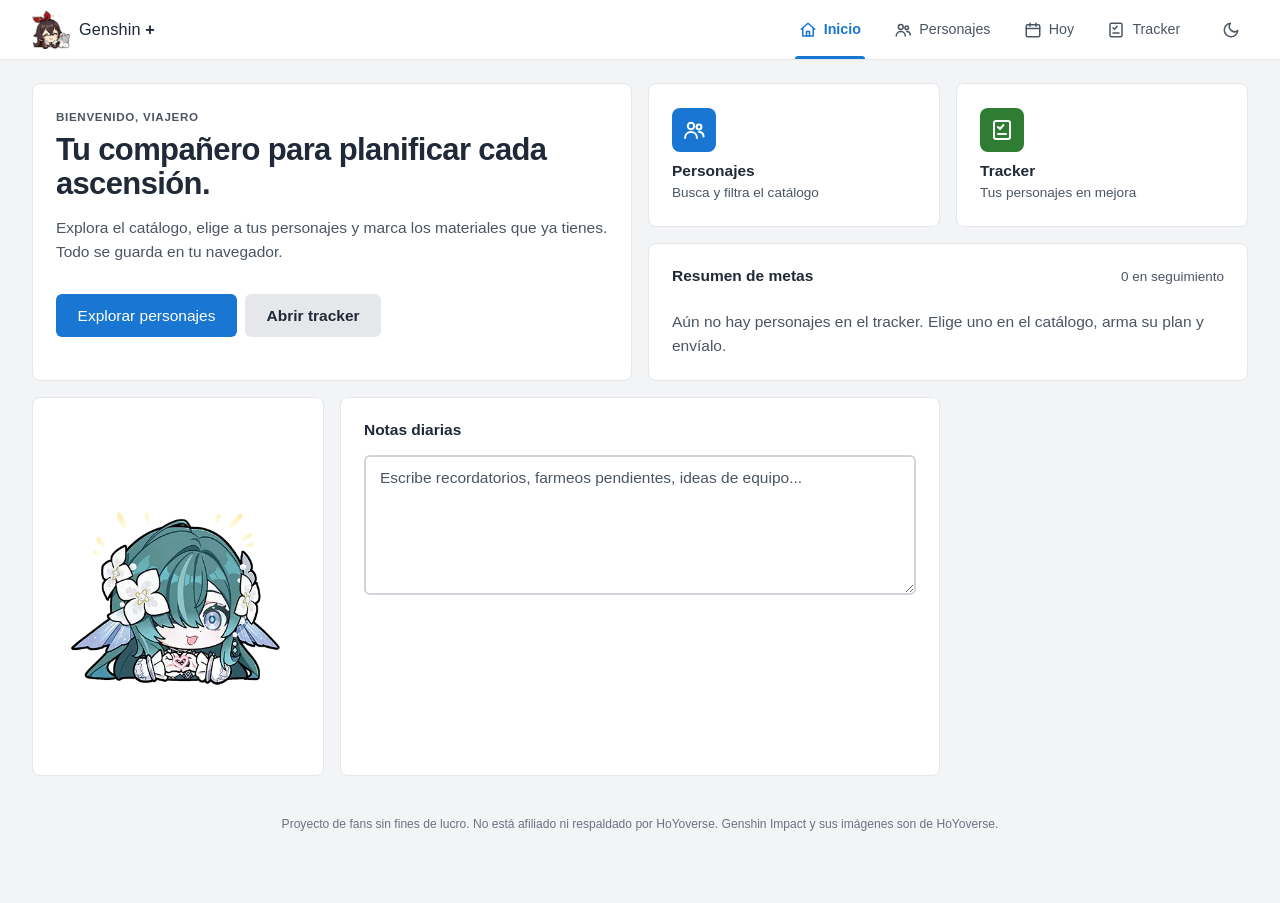
==== index.html @ 5b2f22e8 "Add files via upload" ====
<!DOCTYPE html>
<html lang="es">
<head>
  <meta charset="UTF-8">
  <link rel="icon" type="image/png" href="includes/images/a2.png">
  <meta name="robots" content="noindex, nofollow">
  <meta name="viewport" content="width=device-width, initial-scale=1">
  <title>Genshin +</title>
  <link href="https://cdn.jsdelivr.net/npm/bootstrap@5.3.3/dist/css/bootstrap.min.css" rel="stylesheet">
  <link href="includes/styles.css" rel="stylesheet">
  <script src="includes/api.js"></script>
  <script src="includes/scripts.js"></script>
  <script src="includes/plan.js"></script>
</head>
<body data-page="index">
  <nav class="navbar navbar-expand-sm mb-4">
    <div class="container">
      <a class="navbar-brand fw-bold" href="index.html">
        <svg width="30" height="30" viewBox="0 0 24 24" aria-hidden="true"><path fill="currentColor" d="M12 2l2.6 6.4L21 11l-6.4 2.6L12 20l-2.6-6.4L3 11l6.4-2.6z"/></svg>
        Genshin +
      </a>
      <div class="navbar-nav flex-row gap-1">
        <a class="nav-link" href="index.html">Inicio</a>
        <a class="nav-link" href="personajes.html">Personajes</a>
        <a class="nav-link" href="tracker.html">Tracker</a>
      </div>
    </div>
  </nav>

  <main class="container">
    <div class="bento-grid sheet">

      <section class="tile tile--feature">
        <div>
          <p class="tile-eyebrow mb-2">Bienvenido, Viajero</p>
          <h1 class="display-title mb-3">Tu compañero para planificar cada ascensión.</h1>
          <p class="muted mb-0">Explora el catálogo, elige a tus personajes y marca los materiales que ya tienes. Todo se guarda en tu navegador.</p>
        </div>
        <div class="d-flex gap-2 flex-wrap mt-4">
          <a class="btn-apple text-decoration-none" href="personajes.html">Explorar personajes</a>
          <a class="btn-ghost text-decoration-none" href="tracker.html">Abrir tracker</a>
        </div>
      </section>

      <a class="tile tile--blue" href="personajes.html">
        <span class="quick-ico" aria-hidden="true"><svg viewBox="0 0 24 24" width="24" height="24" fill="none" stroke="currentColor" stroke-width="2" stroke-linecap="round" stroke-linejoin="round"><circle cx="9" cy="8" r="3.2"/><path d="M3 20c0-3.6 2.7-6 6-6s6 2.4 6 6"/><circle cx="17" cy="9" r="2.4"/><path d="M17 14c2.6 0 4.5 1.8 4.5 4.6"/></svg></span>
        <div><div class="tile-title">Personajes</div><div class="muted small">Busca y filtra el catálogo</div></div>
      </a>

      <a class="tile" href="tracker.html">
        <span class="quick-ico" aria-hidden="true"><svg viewBox="0 0 24 24" width="24" height="24" fill="none" stroke="currentColor" stroke-width="2" stroke-linecap="round" stroke-linejoin="round"><rect x="4" y="3" width="16" height="18" rx="2"/><path d="M8 9l2 2 3.5-4"/><path d="M8 16h8"/></svg></span>
        <div><div class="tile-title">Tracker</div><div class="muted small">Tus personajes en mejora</div></div>
      </a>

      <section class="tile tile--wide" aria-labelledby="goals-title">
        <div class="d-flex justify-content-between align-items-baseline">
          <h2 class="tile-title mb-0" id="goals-title">Resumen de metas</h2>
          <span class="muted small"><span id="goals-count">0</span> en seguimiento</span>
        </div>
        <div id="goals-list" class="mt-3"></div>
      </section>

      <section class="tile img-slot-tile" aria-label="Imagen">
        <div class="slideshow" id="slideshow" role="img" aria-label="Galería de emojis"></div>
      </section>

      <section class="tile tile--wide" aria-labelledby="notes-title">
        <h2 class="tile-title" id="notes-title">Notas diarias</h2>
        <textarea id="daily-notes" aria-labelledby="notes-title" class="form-control" placeholder="Escribe recordatorios, farmeos pendientes, ideas de equipo..."></textarea>
      </section>

    </div>
  </main>
  <script src="includes/slides.js"></script>
</body>
</html>
---- includes/styles.css ----
:root {
  --ink: #111827;
  --ink-soft: #374151;
  --blue-dark: #1565C0;
  --green-dark: #1B5E20;
  --glass: rgba(255, 255, 255, 0.52);
  --glass-strong: rgba(255, 255, 255, 0.72);
  --glass-line: rgba(255, 255, 255, 0.75);
  --glass-shadow: 0 8px 30px rgba(49, 46, 129, 0.14);
  --glass-hi: inset 0 1px 0 rgba(255, 255, 255, 0.9), inset 0 -1px 0 rgba(255, 255, 255, 0.25);
  --blur: blur(24px) saturate(1.7);
  --el: #6B7280;
  --el-dark: #374151;
}
* { box-sizing: border-box; }

body {
  min-height: 100vh;
  color: var(--ink);
  font-family: -apple-system, BlinkMacSystemFont, "SF Pro Display", "Segoe UI", Roboto, "Helvetica Neue", Arial, sans-serif;
  padding-bottom: 3rem;
  background-color: #E0E7FF;
  background-image:
    radial-gradient(55% 45% at 8% 8%, #A5B4FC 0%, transparent 70%),
    radial-gradient(45% 40% at 92% 12%, #F9A8D4 0%, transparent 70%),
    radial-gradient(55% 45% at 75% 95%, #7DD3FC 0%, transparent 70%),
    radial-gradient(45% 40% at 4% 92%, #FDE68A 0%, transparent 70%);
  background-attachment: fixed;
}
h1, h2, h3 { font-weight: 700; color: inherit; }
a { color: var(--blue-dark); }
:focus-visible { outline: 3px solid var(--ink); outline-offset: 2px; }

.muted { color: var(--ink-soft); }
.tile-title { font-size: 1.15rem; font-weight: 700; }
.tile-eyebrow { font-size: 0.75rem; font-weight: 700; text-transform: uppercase; letter-spacing: 0.06em; color: var(--ink-soft); }
.display-title { font-size: clamp(1.9rem, 4vw, 2.7rem); font-weight: 800; line-height: 1.1; letter-spacing: -0.02em; }
.text-danger { color: #B3261E !important; }
.tile-note { color: inherit; margin: 0; }

.navbar {
  position: sticky; top: 0; z-index: 20;
  background: var(--glass) !important; -webkit-backdrop-filter: var(--blur); backdrop-filter: var(--blur);
  border-bottom: 1px solid var(--glass-line); box-shadow: var(--glass-hi);
}
.navbar-brand { color: var(--ink) !important; }
.navbar-brand img { height: 30px; width: auto; object-fit: contain; }
.navbar .nav-link { color: var(--ink-soft); font-weight: 600; border-radius: 999px; padding: 0.4rem 1rem; transition: background-color 150ms ease; }
.navbar .nav-link:hover { background: rgba(255, 255, 255, 0.6); color: var(--ink); }
.navbar .nav-link.active { background: var(--blue-dark); color: #fff; }

.bento-grid { display: grid; grid-template-columns: repeat(4, 1fr); grid-auto-rows: minmax(130px, auto); gap: 1rem; }
.tile, .char-card {
  background: var(--glass); color: var(--ink);
  -webkit-backdrop-filter: var(--blur); backdrop-filter: var(--blur);
  border: 1px solid var(--glass-line); border-radius: 1.75rem;
  box-shadow: var(--glass-hi), var(--glass-shadow);
}
.tile {
  display: flex; flex-direction: column; justify-content: flex-start; gap: 0.9rem; padding: 1.5rem;
  transition: background-color 200ms ease, transform 200ms ease;
}
.tile--wide { grid-column: span 2; }
.tile--feature { grid-column: span 2; grid-row: span 2; padding: 2rem; }
a.tile { text-decoration: none; cursor: pointer; }
a.tile:hover, .char-card:hover { background: var(--glass-strong); transform: translateY(-2px); }
.tile .tile-title + .muted, .tile > .tile-eyebrow { margin: 0; }

.tile--coral { background: rgba(255, 138, 101, 0.42); }
.tile--blue { background: rgba(100, 181, 246, 0.42); }
.tile--dark { background: rgba(206, 147, 216, 0.45); }
.tile--send { background: rgba(129, 199, 132, 0.5); }
.tile--amber { background: rgba(255, 213, 79, 0.55); }
a.tile--blue:hover { background: rgba(100, 181, 246, 0.6); }

.btn-apple, .btn-light-pill {
  display: inline-block; padding: 0.65rem 1.4rem; border: 1px solid rgba(255, 255, 255, 0.55); border-radius: 999px;
  background: var(--blue-dark); color: #fff; font-weight: 600; text-decoration: none; cursor: pointer;
  box-shadow: inset 0 1px 0 rgba(255, 255, 255, 0.35); transition: background-color 150ms ease;
}
.btn-apple:hover, .btn-light-pill:hover { background: #0D47A1; color: #fff; }
.btn-ghost {
  display: inline-block; padding: 0.65rem 1.4rem; border-radius: 999px; font-weight: 600; text-decoration: none; cursor: pointer;
  background: rgba(255, 255, 255, 0.6); color: var(--ink); border: 1px solid var(--glass-line); transition: background-color 150ms ease;
}
.btn-ghost:hover { background: rgba(255, 255, 255, 0.9); color: var(--ink); }
.btn-outline-pill {
  padding: 0.65rem 1.4rem; border-radius: 999px; font-weight: 600; cursor: pointer;
  background: rgba(255, 255, 255, 0.6); color: var(--ink); border: 1px solid var(--glass-line);
}
.btn-outline-pill:hover { background: rgba(255, 255, 255, 0.9); }
.btn-light-pill { background: var(--green-dark); }

.form-control, .form-select {
  background-color: rgba(255, 255, 255, 0.75); color: var(--ink); border: 1px solid var(--glass-line);
  border-radius: 1rem; padding: 0.55rem 0.9rem; box-shadow: inset 0 1px 2px rgba(31, 41, 55, 0.08);
}
.form-control:focus, .form-select:focus { background-color: #fff; border-color: var(--blue-dark); box-shadow: none; outline: 3px solid var(--ink); outline-offset: 1px; }
.form-control::placeholder { color: #4B5563; opacity: 1; }
textarea.form-control { resize: vertical; min-height: 140px; }
.field { display: block; }
.field-label { display: block; font-size: 0.8rem; font-weight: 600; color: var(--ink-soft); margin-bottom: 0.2rem; }
.check-row { display: flex; align-items: center; gap: 0.6rem; padding: 0.35rem 0; }
.check-row input { width: 1.15rem; height: 1.15rem; accent-color: var(--green-dark); }

.chip-group { display: flex; flex-wrap: wrap; gap: 0.4rem; }
.chip {
  border: 1px solid var(--glass-line); background: rgba(255, 255, 255, 0.6); color: var(--ink); border-radius: 999px;
  padding: 0.35rem 1rem; font-size: 0.9rem; font-weight: 600; transition: background-color 150ms ease;
}
.chip:hover { background: rgba(255, 255, 255, 0.95); }
.chip[aria-pressed="true"] { background: var(--blue-dark); border-color: rgba(255, 255, 255, 0.6); color: #fff; }
.badge-soft { display: inline-block; font-size: 0.75rem; font-weight: 600; padding: 0.2rem 0.65rem; border-radius: 999px; background: rgba(255, 255, 255, 0.65); color: var(--ink); }
.badge-stars { background: rgba(255, 213, 79, 0.75); }
.badge-ok { background: rgba(129, 199, 132, 0.8); }

.el-Pyro { --el-dark: #BF360C; } .el-Hydro { --el-dark: #0D47A1; } .el-Electro { --el-dark: #7B1FA2; }
.el-Cryo { --el-dark: #00606E; } .el-Anemo { --el-dark: #1B5E20; } .el-Geo { --el-dark: #6D4C00; } .el-Dendro { --el-dark: #33691E; }
.el-text { color: var(--el-dark); font-weight: 700; font-size: 0.8rem; }

.progress { height: 0.75rem; border-radius: 999px; background: rgba(255, 255, 255, 0.55); box-shadow: inset 0 1px 2px rgba(31, 41, 55, 0.12); }
.progress-bar { background: var(--green-dark); border-radius: 999px; transition: width 200ms ease; }

.bento-catalog { display: grid; grid-template-columns: repeat(auto-fill, minmax(220px, 1fr)); gap: 1rem; }
.char-card { display: flex; flex-direction: column; align-items: center; text-align: center; padding: 1.25rem; text-decoration: none; transition: background-color 200ms ease, transform 200ms ease; }
.char-card:hover { color: var(--ink); }
.char-img-slot { width: 100px; height: 100px; object-fit: cover; border-radius: 50%; margin-bottom: 1rem; background: rgba(255, 255, 255, 0.7); border: 3px solid rgba(255, 255, 255, 0.9); }
.empty-state { text-align: center; color: var(--ink-soft); padding: 3rem 1rem; grid-column: 1 / -1; }
.img-slot { width: 100%; height: 100%; max-height: 160px; object-fit: contain; }
.img-slot-icon { width: 48px; height: 48px; object-fit: contain; }
.goal-row { display: flex; align-items: center; gap: 0.75rem; text-decoration: none; color: var(--ink); padding: 0.4rem 0; }
.goal-row:hover { color: var(--blue-dark); }
.goal-row .goal-img { width: 36px; height: 36px; border-radius: 50%; object-fit: cover; background: rgba(255, 255, 255, 0.7); flex: none; }
.goal-row .progress { flex: 1; }

.char-top { display: flex; align-items: center; gap: 1.25rem; }
.plan-portrait { flex: none; width: 120px; height: 120px; border-radius: 50%; overflow: hidden; background: rgba(255, 255, 255, 0.7); border: 3px solid rgba(255, 255, 255, 0.95); box-shadow: 0 6px 20px rgba(49, 46, 129, 0.18); }
.plan-img { width: 100%; height: 100%; object-fit: cover; display: block; }
.char-info { display: flex; flex-direction: column; gap: 0.3rem; min-width: 0; }
.char-info .tile-eyebrow { color: var(--el-dark); }
.hero-stars { font-size: 1.05rem; font-weight: 700; }
.level-box { background: rgba(255, 255, 255, 0.5); border: 1px solid var(--glass-line); border-radius: 1.25rem; padding: 1rem; }

.talent-row { display: flex; align-items: center; gap: 0.75rem; padding: 0.6rem 0; border-top: 1px solid rgba(255, 255, 255, 0.7); }
.talent-row:first-child { border-top: 0; }
.talent-row .t-on { width: 1.25rem; height: 1.25rem; accent-color: var(--green-dark); flex: none; }
.key-badge { flex: none; min-width: 2.2rem; text-align: center; padding: 0.15rem 0.5rem; border-radius: 999px; background: var(--ink); color: #fff; font-weight: 700; font-size: 0.8rem; }
.talent-icon-wrap { display: inline-flex; cursor: pointer; flex: none; }
.talent-icon { width: 48px; height: 48px; object-fit: contain; background: #374151; border-radius: 14px; padding: 4px; }
.talent-name { flex: 1 1 auto; min-width: 0; }
.talent-lv { display: flex; align-items: center; gap: 0.4rem; flex: none; }
.talent-lv .form-select { width: 4.8rem; }
.talent-row.off .talent-icon { opacity: 0.55; }

.mora-list { display: grid; grid-template-columns: 1fr auto; gap: 0.2rem 0.75rem; font-size: 0.9rem; margin: 0; }
.mora-list dt { font-weight: 500; }
.mora-list dd { text-align: right; font-weight: 700; margin: 0; }
.mora-list .mora-total { border-top: 1px solid rgba(17, 24, 39, 0.5); padding-top: 0.25rem; font-weight: 800; }
.xp-count { font-size: 2.4rem; font-weight: 800; line-height: 1; }
.send-pct { font-size: 2.6rem; font-weight: 800; line-height: 1; }
.tile-toggle {
  align-self: flex-start; border: 1px solid var(--glass-line); background: rgba(255, 255, 255, 0.65); color: var(--ink);
  border-radius: 999px; padding: 0.4rem 1rem; font-weight: 700; font-size: 0.85rem; transition: background-color 150ms ease;
}
.tile-toggle:hover { background: rgba(255, 255, 255, 0.95); }
.tile-toggle.is-done { background: rgba(76, 175, 80, 0.85); }

.materials-grid {
  display: grid; grid-template-columns: repeat(auto-fit, minmax(112px, 1fr)); grid-auto-rows: minmax(118px, 1fr);
  gap: 0.6rem; flex: 1 1 auto; align-content: stretch;
}
.materials-grid.single { grid-template-columns: 1fr; }
.materials-grid > .tile-note { grid-column: 1 / -1; align-self: center; }
.mat-card {
  position: relative; display: flex; flex-direction: column; align-items: center; justify-content: center; gap: 0.2rem;
  width: 100%; height: 100%; padding: 0.6rem 0.4rem; font: inherit; color: var(--ink); text-align: center; cursor: pointer;
  background: rgba(255, 255, 255, 0.62); border: 1px solid var(--glass-line); border-radius: 1.25rem;
  box-shadow: var(--glass-hi); transition: background-color 150ms ease, transform 150ms ease;
}
.mat-card:hover { background: rgba(255, 255, 255, 0.92); transform: translateY(-2px); }
.mat-card img { width: 56px; height: 56px; object-fit: contain; }
.mat-card .count { font-weight: 800; font-size: 1rem; color: var(--ink); }
.mat-card .name { font-size: 0.74rem; line-height: 1.2; color: var(--ink-soft); }
.mat-card .tick {
  position: absolute; top: 6px; right: 6px; width: 22px; height: 22px; border-radius: 50%;
  background: var(--green-dark); color: #fff; font-size: 0.8rem; font-weight: 700; line-height: 22px; opacity: 0;
}
.mat-card.is-done { background: rgba(76, 175, 80, 0.72); }
.mat-card.is-done:hover { background: rgba(76, 175, 80, 0.85); }
.mat-card.is-done .tick { opacity: 1; }
.mat-card.is-done .name, .mat-card.is-done .count { color: var(--ink); }

.boss-info:empty { display: none; }
.boss-box { display: flex; align-items: center; gap: 0.75rem; padding: 0.5rem; background: rgba(255, 255, 255, 0.55); border: 1px solid var(--glass-line); border-radius: 1.25rem; }
.boss-img { width: 72px; height: 72px; object-fit: cover; border-radius: 1rem; background: rgba(255, 255, 255, 0.8); flex: none; }

.weapon-chips .chip { display: inline-flex; align-items: center; gap: 0.4rem; }
.weapon-chips .chip img { width: 28px; height: 28px; object-fit: contain; }
.weapon-img { width: 64px; height: 64px; object-fit: contain; background: rgba(255, 255, 255, 0.7); border-radius: 1rem; }
.level-grid, .weapon-levels { display: grid; grid-template-columns: 1fr 1fr; gap: 0.75rem; }

.track-list { display: grid; gap: 1rem; grid-template-columns: repeat(auto-fill, minmax(320px, 1fr)); }
.track-card { gap: 0.9rem; }
.track-avatar { width: 64px; height: 64px; border-radius: 50%; object-fit: cover; background: rgba(255, 255, 255, 0.7); border: 3px solid rgba(255, 255, 255, 0.95); flex: none; }
.track-pct { font-size: 1.7rem; font-weight: 800; color: var(--blue-dark); }
.track-pct.is-done { color: var(--green-dark); }
.track-meta { display: flex; flex-wrap: wrap; gap: 0.4rem; }
.track-details summary { cursor: pointer; font-weight: 700; padding: 0.3rem 0; }
.mat-list { display: grid; grid-template-columns: repeat(auto-fill, minmax(96px, 1fr)); gap: 0.5rem; margin-top: 0.5rem; }
.mat-list .mat-card { height: auto; }
.mat-list .mat-card img { width: 44px; height: 44px; }
.track-empty { max-width: 640px; }

@media (max-width: 768px) {
  .bento-grid { grid-template-columns: repeat(2, 1fr); }
  .tile--feature, .tile--wide { grid-column: span 2; }
}
@media (max-width: 576px) {
  .char-top { flex-direction: column; text-align: center; }
  .talent-row { flex-wrap: wrap; }
}

@supports not ((backdrop-filter: blur(1px)) or (-webkit-backdrop-filter: blur(1px))) {
  .tile, .char-card, .navbar { background: rgba(255, 255, 255, 0.9) !important; }
}
@media (prefers-reduced-motion: reduce) {
  .tile, .char-card, .chip, .btn-apple, .btn-ghost, .mat-card, .tile-toggle, .navbar .nav-link, .progress-bar { transition: none; transform: none; }
  a.tile:hover, .char-card:hover, .mat-card:hover { transform: none; }
}

.tile--tall { grid-row: span 2; }
#xp-box .img-slot-icon, #mora-icon .img-slot-icon { width: 72px; height: 72px; }
#xp-box { flex: 1 1 auto; }
.xp-count { font-size: 3rem; }
@media (max-width: 768px) { .tile--tall { grid-row: auto; } }

.hud { display: grid; grid-template-columns: 300px repeat(6, minmax(0, 1fr)); gap: 1rem; align-items: stretch; }
.hud > .tile { min-width: 0; }
.hud-char { grid-column: 1; grid-row: 1 / span 4; position: relative; padding: 0; overflow: hidden; min-height: 640px; justify-content: flex-end; }
.hud-art { position: absolute; inset: 0; background: rgba(255, 255, 255, 0.5); }
.hud-img { width: 100%; height: 100%; object-fit: cover; object-position: center top; display: block; }
.hud-char-info { position: relative; display: flex; flex-direction: column; gap: 0.75rem; padding: 3rem 1rem 1rem; background: linear-gradient(180deg, rgba(15, 23, 42, 0) 0%, rgba(15, 23, 42, 0.85) 45%); color: #fff; }
.hud-meta .tile-eyebrow, .hud-meta .hero-stars { color: #fff; }
.hud-name { font-size: 2rem; font-weight: 800; line-height: 1.1; color: #fff; }
.hud-char .level-box { background: rgba(255, 255, 255, 0.82); color: var(--ink); }
.hud-char .level-box .tile-eyebrow { color: var(--ink-soft); }
.hud-mora { grid-column: 2 / span 3; grid-row: 1; }
.hud-xp { grid-column: 5 / span 3; grid-row: 1; }
.hud-asc { grid-column: 2 / span 3; grid-row: 2; }
.hud-prio { grid-column: 5 / span 3; grid-row: 2; }
.hud-send { grid-column: 2 / span 2; grid-row: 3; }
.hud-weekly { grid-column: 4 / span 2; grid-row: 3; }
.hud-boss { grid-column: 6 / span 2; grid-row: 3; }
.hud-tal { grid-column: 2 / -1; grid-row: 4; }
.hud-wp { grid-column: 1 / -1; }
.hud-tal .tile-eyebrow { color: inherit; }

.hud-prio .talent-row { gap: 0.5rem; flex-wrap: wrap; }
.rank { flex: none; width: 1.7rem; height: 1.7rem; border-radius: 50%; background: var(--ink); color: #fff; font-weight: 800; font-size: 0.85rem; display: grid; place-items: center; }
.move { display: flex; flex-direction: column; gap: 2px; flex: none; }
.t-move { border: 1px solid var(--glass-line); background: rgba(255, 255, 255, 0.7); color: var(--ink); border-radius: 6px; width: 1.6rem; height: 1.1rem; font-size: 0.6rem; line-height: 1; padding: 0; cursor: pointer; }
.t-move:hover:not(:disabled) { background: #fff; }
.t-move:disabled { opacity: 0.35; cursor: default; }
.hud-prio .key-badge { margin-right: 0.25rem; }
#crown-box { margin-top: 0.5rem; }

@media (max-width: 1100px) {
  .hud { grid-template-columns: 1fr 1fr; }
  .hud-char { grid-column: 1 / -1; grid-row: auto; min-height: 480px; }
  .hud-mora, .hud-xp, .hud-asc, .hud-prio, .hud-send, .hud-weekly, .hud-boss { grid-column: span 1; grid-row: auto; }
  .hud-asc, .hud-prio, .hud-tal, .hud-send { grid-column: 1 / -1; }
  .hud-tal { grid-row: auto; }
}
@media (max-width: 576px) {
  .hud { grid-template-columns: 1fr; }
  .hud > .tile { grid-column: 1 / -1 !important; }
}
.hud-prio .talent-row { flex-wrap: nowrap; }
.hud-prio .talent-lv .small, .hud-prio .talent-name .muted { display: none; }
.hud-prio .talent-icon { width: 44px; height: 44px; }
.hud-prio .talent-lv .form-select { width: 4.6rem; }
@media (max-width: 1250px) { .hud-prio .talent-name { font-size: 0.85rem; } }

html { font-size: 14px; }
.container { max-width: 1140px; }
.display-title { font-size: clamp(1.5rem, 3vw, 2rem); }
.tile { padding: 1rem; gap: 0.5rem; border-radius: 1rem; }
.tile-title { font-size: 1rem; }
.hud { grid-template-columns: 230px repeat(6, minmax(0, 1fr)); gap: 0.65rem; }
.hud-char { min-height: 0; padding: 0; }
.hud-char-info { padding: 2.5rem 0.7rem 0.7rem; gap: 0.5rem; }
.hud-name { font-size: 1.5rem; }
.hud-char .level-box { padding: 0.6rem; }
.hud-char .level-box .form-control { padding: 0.25rem 0.5rem; }
.materials-grid { grid-template-columns: repeat(auto-fit, minmax(84px, 1fr)); gap: 0.4rem; margin-top: 0.25rem; }
.materials-grid.single { grid-template-columns: minmax(84px, 120px); }
.mat-card { padding: 0.4rem 0.25rem; border-radius: 0.7rem; }
.mat-card img { width: 38px; height: 38px; }
.mat-card .name { font-size: 0.68rem; min-height: 0; }
.mat-card .tick { width: 16px; height: 16px; line-height: 16px; font-size: 0.65rem; }
#xp-box .img-slot-icon, #mora-icon .img-slot-icon { width: 40px; height: 40px; }
.xp-count { font-size: 2rem; }
.send-pct { font-size: 2rem; }
.mora-list { font-size: 0.8rem; gap: 0.1rem 0.5rem; }
.tile-toggle { padding: 0.2rem 0.6rem; font-size: 0.75rem; }
.boss-box { padding: 0.35rem; gap: 0.5rem; }
.boss-img { width: 48px !important; height: 48px !important; }

.hud-prio > div:first-child .muted { display: none; }
.hud-prio .talent-row { padding: 0.3rem 0; gap: 0.4rem; }
.hud-prio .talent-icon { width: 32px; height: 32px; padding: 2px; border-radius: 6px; }
.hud-prio .talent-name { font-size: 0.78rem; line-height: 1.15; }
.hud-prio .key-badge { min-width: 1.6rem; font-size: 0.65rem; padding: 0.05rem 0.3rem; }
.hud-prio .rank { width: 1.3rem; height: 1.3rem; font-size: 0.7rem; }
.hud-prio .t-move { width: 1.3rem; height: 0.85rem; font-size: 0.5rem; }
.hud-prio .t-on { width: 1rem; height: 1rem; }
.hud-prio .talent-lv .form-select { width: 3.8rem; padding: 0.15rem 0.3rem; font-size: 0.8rem; }
.hud-prio { grid-column: 5 / span 3; }
.weapon-img { width: 48px; height: 48px; }

body[data-page="detalle"] {
  --th0: #0c1233; --th1: #1b2a73; --th2: #3459c9; --th3: #6d9be8; --bar1: #2f4bb5; --bar2: #6f8be0;
  --gold: #F6D98B; --gold-d: #C9972B;
}
body[data-el="Cryo"]    { --th0: #0c1233; --th1: #1b2a73; --th2: #3459c9; --th3: #7aa6ee; --bar1: #2f4bb5; --bar2: #6f8be0; }
body[data-el="Pyro"]    { --th0: #2a0a0a; --th1: #6b1a14; --th2: #b8432a; --th3: #e98c5e; --bar1: #a3281c; --bar2: #e0734a; }
body[data-el="Hydro"]   { --th0: #08183a; --th1: #12408c; --th2: #2a86d6; --th3: #6ec3f0; --bar1: #1769c4; --bar2: #55b3ea; }
body[data-el="Electro"] { --th0: #1c0b3a; --th1: #43208a; --th2: #8a4fd1; --th3: #c799f2; --bar1: #6a35bd; --bar2: #b07be6; }
body[data-el="Anemo"]   { --th0: #06292b; --th1: #0f6064; --th2: #2fb3a5; --th3: #8de6cf; --bar1: #14867f; --bar2: #52c9b8; }
body[data-el="Geo"]     { --th0: #2b1708; --th1: #6a3d12; --th2: #b8801f; --th3: #ecc562; --bar1: #a8701a; --bar2: #e0b24c; }
body[data-el="Dendro"]  { --th0: #0b2a12; --th1: #1f6a2c; --th2: #5aa82b; --th3: #bde575; --bar1: #3f8f23; --bar2: #8ccf4c; }

body[data-page="detalle"] { background: radial-gradient(90rem 50rem at 50% -10%, var(--th1), var(--th0)) fixed; color: #fff; }
body[data-page="detalle"] .display-title, body[data-page="detalle"] #load-note, body[data-page="detalle"] main > a { color: #fff; }
body[data-page="detalle"] main > a { opacity: 0.85; }

.hud {
  position: relative; padding: 0.7rem; border-radius: 16px; border: 1px solid rgba(255, 255, 255, 0.4);
  background:
    radial-gradient(1.2px 1.2px at 22px 34px, rgba(255, 255, 255, 0.85), transparent),
    radial-gradient(1.6px 1.6px at 96px 84px, rgba(255, 255, 255, 0.7), transparent),
    radial-gradient(1px 1px at 60px 120px, rgba(255, 255, 255, 0.6), transparent),
    linear-gradient(165deg, var(--th1) 0%, var(--th2) 60%, var(--th3) 100%);
  background-size: 150px 150px, 150px 150px, 150px 150px, auto;
}

.hud .tile {
  background: color-mix(in srgb, var(--th0) 68%, transparent);
  -webkit-backdrop-filter: blur(6px); backdrop-filter: blur(6px);
  border: 1px solid rgba(255, 255, 255, 0.35); border-radius: 10px; color: #fff;
  box-shadow: inset 0 0 0 1px rgba(255, 255, 255, 0.06); overflow: hidden;
}
.hud .tile:hover { transform: none; }
.hud .muted, .hud .tile .muted { color: #D6DDFB; }
.hud a, .hud .tile a { color: var(--gold); }
.hud .tile-note { color: #E4E9FF; }
.hud .text-danger { color: #FFB4A9 !important; }

.hud .tile > h2, .hud .tile > div:first-child:not(.d-flex) > h2, .hud .tile > .d-flex:first-child {
  margin: -1rem -1rem 0.6rem; padding: 0.3rem 0.9rem; color: #fff; font-size: 1.05rem; font-weight: 700;
  text-transform: none; letter-spacing: 0.01em; text-shadow: 0 1px 2px rgba(0, 0, 0, 0.45);
  background: linear-gradient(90deg, var(--bar1), var(--bar2));
  clip-path: polygon(0 0, 100% 0, calc(100% - 14px) 100%, 0 100%);
  border-bottom: 1px solid rgba(255, 255, 255, 0.35);
}
.hud .tile > .d-flex:first-child { gap: 0.5rem; flex-wrap: nowrap; align-items: center; }
.hud .tile > .d-flex:first-child .tile-title { margin: 0; padding: 0; background: none; clip-path: none; border: 0; }
.hud #mora-icon .img-slot-icon { width: 24px; height: 24px; }
.hud .hud-wp > .d-flex:first-child .muted { margin-left: auto; padding-right: 1rem; }
.hud .tile > div:first-child:not(.d-flex) > .muted, .hud .tile > div:first-child:not(.d-flex) > p { margin-top: 0.1rem; }

.hud .hud-char { padding: 0; border-color: rgba(255, 255, 255, 0.5); }
.hud .hud-art { background: linear-gradient(180deg, var(--th2), var(--th1)); }
.hud .hud-char-info { background: linear-gradient(180deg, transparent 0%, color-mix(in srgb, var(--th0) 55%, transparent) 38%, var(--th0) 100%); padding-top: 4rem; }
.hud-meta { display: grid; grid-template-columns: 1fr auto; align-items: end; column-gap: 0.5rem; }
.hud-meta .tile-eyebrow { grid-column: 1 / -1; color: var(--gold); }
.hud-name { font-size: 1.7rem; text-shadow: 0 2px 6px rgba(0, 0, 0, 0.7); }
.hud .hero-stars { grid-column: 2; grid-row: 2 / span 1; display: block; width: 1.1rem; font-size: 1rem; line-height: 1.05; word-break: break-all; color: #fff; text-shadow: 0 0 6px rgba(255, 255, 255, 0.8); }
.hud .hud-char .level-box { background: rgba(255, 255, 255, 0.1); border: 1px solid rgba(255, 255, 255, 0.35); color: #fff; }
.hud .hud-char .level-box .tile-eyebrow { color: #fff; }
.hud .field-label { color: #D6DDFB; }

.hud .chip { background: rgba(255, 255, 255, 0.12); color: #fff; border: 1px solid rgba(255, 255, 255, 0.45); }
.hud .chip:hover { background: rgba(255, 255, 255, 0.24); }
.hud .chip[aria-pressed="true"] { background: linear-gradient(180deg, #FBE7A6, var(--gold-d)); color: #2A1A00; border-color: #FBE7A6; }
.hud .form-control, .hud .form-select { background-color: rgba(5, 8, 30, 0.55); color: #fff; border: 1px solid rgba(255, 255, 255, 0.5); color-scheme: dark; }
.hud .form-control::placeholder { color: #C5CEF5; }
.hud .btn-apple { background: linear-gradient(180deg, #FBE7A6, var(--gold-d)); color: #2A1A00; border: 0; }
.hud .btn-apple:hover { background: #FBE7A6; color: #2A1A00; }

.hud .tile--coral, .hud .tile--blue, .hud .tile--dark, .hud .tile--amber, .hud .tile--send { color: #fff; }
.hud .tile--amber .muted, .hud .tile--amber .tile-eyebrow { color: #D6DDFB; }
.hud .mora-list dt { color: #E4E9FF; }
.hud .mora-list .mora-total { border-top-color: rgba(255, 255, 255, 0.6); }
.hud .tile-toggle { color: #fff; border-color: rgba(255, 255, 255, 0.7); }
.hud .tile-toggle.is-done { background: #2E9E4F; border-color: #8BE07C; color: #fff; }
.hud .progress { background: rgba(255, 255, 255, 0.2); border: 0; }
.hud .progress-bar { background: linear-gradient(90deg, #6EE08A, #B5F27A); }
.hud .send-pct { color: var(--gold); }
.hud .btn-light-pill { background: linear-gradient(180deg, #FBE7A6, var(--gold-d)); color: #2A1A00; }
.hud .btn-outline-pill { border-color: #fff; color: #fff; }

.hud .mat-card { background: linear-gradient(180deg, rgba(255, 255, 255, 0.2), rgba(255, 255, 255, 0.07)); border: 1px solid rgba(255, 255, 255, 0.4); color: #fff; }
.hud .mat-card:hover { background: linear-gradient(180deg, rgba(255, 255, 255, 0.32), rgba(255, 255, 255, 0.12)); border-color: #fff; }
.hud .mat-card .count { color: #fff; }
.hud .mat-card .name { color: #E4E9FF; }
.hud .mat-card.is-done { background: linear-gradient(180deg, rgba(76, 175, 80, 0.75), rgba(46, 125, 50, 0.65)); border-color: #9BF0A3; box-shadow: 0 0 10px rgba(110, 224, 138, 0.5); }
.hud .mat-card.is-done .count, .hud .mat-card.is-done .name { color: #fff; }
.hud .mat-card.is-done .tick { background: #fff; color: #1B5E20; }

.hud .rank { background: linear-gradient(180deg, #FBE7A6, var(--gold-d)); color: #2A1A00; }
.hud .t-move { background: rgba(255, 255, 255, 0.15); color: #fff; border-color: rgba(255, 255, 255, 0.5); }
.hud .t-move:hover:not(:disabled) { background: rgba(255, 255, 255, 0.3); }
.hud .key-badge { background: rgba(255, 255, 255, 0.9); color: #1F2A5A; }
.hud .talent-row { border-top-color: rgba(255, 255, 255, 0.2); }
.hud .talent-icon { background: radial-gradient(circle, rgba(255, 255, 255, 0.35), rgba(255, 255, 255, 0.08)); border: 1px solid rgba(255, 255, 255, 0.5); }
.hud .talent-name .muted { color: #D6DDFB; }
.hud .t-on { accent-color: #6EE08A; }

.hud .boss-box { background: rgba(255, 255, 255, 0.1); border: 1px solid rgba(255, 255, 255, 0.3); color: #fff; }
.hud .boss-img { border-radius: 0.7rem; }
.hud .weapon-chips .chip img { filter: drop-shadow(0 1px 2px rgba(0, 0, 0, 0.5)); }
.hud .weapon-img { background: rgba(255, 255, 255, 0.12); }
.hud .weapon-levels .field-label { color: #D6DDFB; }
.hud .badge-soft { background: rgba(255, 255, 255, 0.18); color: #fff; }
.hud .small, .hud .tile p { color: inherit; }

@media (max-width: 1100px) { .hud-meta { grid-template-columns: 1fr auto; } }

html { font-size: 15.5px; }
.container { max-width: 1240px; }
.hud { grid-template-columns: 250px repeat(6, minmax(0, 1fr)); gap: 0.75rem; }
.hud .tile { padding: 1.1rem; }
.hud .tile > h2, .hud .tile > div:first-child:not(.d-flex) > h2, .hud .tile > .d-flex:first-child { margin: -1.1rem -1.1rem 0.7rem; }
.mat-card img { width: 44px; height: 44px; }
.materials-grid { grid-template-columns: repeat(auto-fit, minmax(92px, 1fr)); }
.mat-card .name { font-size: 0.72rem; }
.hud .hud-name { font-size: 1.8rem; }
.hud-prio .talent-icon { width: 38px; height: 38px; }
.hud-prio .talent-name { font-size: 0.85rem; }
.hud-prio .rank { width: 1.5rem; height: 1.5rem; }
.hud-prio .talent-lv .form-select { width: 4.2rem; font-size: 0.85rem; }
.mora-list { font-size: 0.88rem; }
.xp-count, .send-pct { font-size: 2.3rem; }
#xp-box .img-slot-icon { width: 48px; height: 48px; }
.boss-img { width: 56px !important; height: 56px !important; }

.hud {
  background:
    radial-gradient(1.2px 1.2px at 22px 34px, rgba(255, 255, 255, 0.9), transparent),
    radial-gradient(1.6px 1.6px at 96px 84px, rgba(255, 255, 255, 0.75), transparent),
    radial-gradient(1px 1px at 60px 120px, rgba(255, 255, 255, 0.6), transparent),
    radial-gradient(55% 45% at 12% 8%, color-mix(in srgb, var(--th3) 70%, transparent), transparent 70%),
    radial-gradient(60% 50% at 95% 40%, color-mix(in srgb, var(--bar2) 55%, transparent), transparent 70%),
    radial-gradient(70% 55% at 30% 100%, color-mix(in srgb, var(--th3) 80%, transparent), transparent 70%),
    linear-gradient(155deg, var(--th0) 0%, var(--th1) 28%, var(--th2) 68%, var(--th3) 100%);
  background-size: 150px 150px, 150px 150px, 150px 150px, auto, auto, auto, auto;
}
.hud::before {
  content: ''; position: absolute; inset: 0; border-radius: inherit; pointer-events: none; z-index: 0;
  background: var(--emblem, none) no-repeat 72% 52% / min(62%, 620px); opacity: 0.2;
}
.hud > .tile { position: relative; z-index: 1; }
.hud .tile { background: color-mix(in srgb, var(--th0) 58%, transparent); }
.hud .hud-art { background: linear-gradient(180deg, var(--th3), var(--th1)); }
body[data-page="detalle"] { background: radial-gradient(70rem 40rem at 15% -5%, var(--th2), transparent 70%), radial-gradient(60rem 40rem at 100% 100%, var(--th1), transparent 70%), var(--th0) fixed; background-attachment: fixed; }

.hud[data-region="mondstadt"] { --emblem: url("data:image/svg+xml,<svg xmlns='http://www.w3.org/2000/svg' viewBox='0 0 200 200'><g fill='none' stroke='white' stroke-width='5' stroke-linecap='round'><path d='M100 100m0-8a8 8 0 1 1-8 8a22 22 0 1 1 22-22a40 40 0 1 1-40 40a58 58 0 1 1 58-58a76 76 0 1 1-76 76'/><path d='M20 150q40-30 80-10t80-30'/></g></svg>"); }
.hud[data-region="liyue"] { --emblem: url("data:image/svg+xml,<svg xmlns='http://www.w3.org/2000/svg' viewBox='0 0 200 200'><g fill='none' stroke='white' stroke-width='5'><circle cx='100' cy='100' r='88'/><circle cx='100' cy='100' r='62'/><path d='M100 12v176M12 100h176'/><path d='M100 38l62 62-62 62-62-62z'/><circle cx='100' cy='100' r='16'/></g></svg>"); }
.hud[data-region="inazuma"] { --emblem: url("data:image/svg+xml,<svg xmlns='http://www.w3.org/2000/svg' viewBox='0 0 200 200'><g fill='none' stroke='white' stroke-width='5' stroke-linejoin='round'><circle cx='100' cy='100' r='86'/><circle cx='100' cy='100' r='60'/><path d='M112 20L70 108h30l-12 72 48-92h-32z'/></g></svg>"); }
.hud[data-region="sumeru"] { --emblem: url("data:image/svg+xml,<svg xmlns='http://www.w3.org/2000/svg' viewBox='0 0 200 200'><g fill='none' stroke='white' stroke-width='5'><ellipse cx='100' cy='58' rx='22' ry='46'/><ellipse cx='100' cy='58' rx='22' ry='46' transform='rotate(60 100 100)'/><ellipse cx='100' cy='58' rx='22' ry='46' transform='rotate(120 100 100)'/><ellipse cx='100' cy='58' rx='22' ry='46' transform='rotate(180 100 100)'/><ellipse cx='100' cy='58' rx='22' ry='46' transform='rotate(240 100 100)'/><ellipse cx='100' cy='58' rx='22' ry='46' transform='rotate(300 100 100)'/><circle cx='100' cy='100' r='12'/></g></svg>"); }
.hud[data-region="fontaine"] { --emblem: url("data:image/svg+xml,<svg xmlns='http://www.w3.org/2000/svg' viewBox='0 0 200 200'><g fill='none' stroke='white' stroke-width='5' stroke-linejoin='round'><circle cx='100' cy='100' r='88' stroke-dasharray='14 8'/><circle cx='100' cy='100' r='70'/><path d='M100 34C78 70 66 88 66 110a34 34 0 0 0 68 0c0-22-12-40-34-76z'/><path d='M84 112a16 16 0 0 0 16 16'/></g></svg>"); }
.hud[data-region="natlan"] { --emblem: url("data:image/svg+xml,<svg xmlns='http://www.w3.org/2000/svg' viewBox='0 0 200 200'><g fill='none' stroke='white' stroke-width='5' stroke-linejoin='round' stroke-linecap='round'><circle cx='100' cy='108' r='84' stroke-dasharray='4 10'/><path d='M100 28c8 30 40 44 40 82a40 40 0 0 1-80 0c0-18 10-28 18-38 2 14 8 20 14 22-4-26 0-46 8-66z'/><path d='M100 150c-12 0-20-8-20-20 0-10 8-16 12-26 4 8 8 12 16 14 6 4 12 12 12 20 0 8-8 12-20 12z'/></g></svg>"); }
.hud[data-region="snezhnaya"] { --emblem: url("data:image/svg+xml,<svg xmlns='http://www.w3.org/2000/svg' viewBox='0 0 200 200'><g fill='none' stroke='white' stroke-width='5' stroke-linecap='round'><path d='M100 12v176M24 56l152 88M24 144l152-88'/><path d='M100 40l-14-14M100 40l14-14M100 160l-14 14M100 160l14 14M34 78l20 6M34 78l-4 20M166 122l-20-6M166 122l4-20M34 122l20-6M34 122l-4-20M166 78l-20 6M166 78l4 20'/><circle cx='100' cy='100' r='22'/></g></svg>"); }
.hud:not([data-region]), .hud[data-region=""] { --emblem: url("data:image/svg+xml,<svg xmlns='http://www.w3.org/2000/svg' viewBox='0 0 200 200'><g fill='none' stroke='white' stroke-width='5' stroke-linejoin='round'><path d='M100 10l16 62 62 28-62 28-16 62-16-62-62-28 62-28z'/><circle cx='100' cy='100' r='88'/></g></svg>"); }

.navbar {
  position: sticky; top: 0; z-index: 50; padding: 0.55rem 0; margin-bottom: 1.25rem !important;
  background: rgba(255, 255, 255, 0.55) !important;
  -webkit-backdrop-filter: blur(18px) saturate(180%); backdrop-filter: blur(18px) saturate(180%);
  border-bottom: 1px solid rgba(255, 255, 255, 0.7); box-shadow: 0 6px 24px rgba(30, 40, 90, 0.12);
}
.nav-inner { display: flex; align-items: center; justify-content: space-between; gap: 1rem; }
.navbar-brand { display: inline-flex; align-items: center; gap: 0.6rem; margin: 0; padding: 0; text-decoration: none; color: var(--ink) !important; }
.brand-mark { width: 34px; height: 34px; border-radius: 10px; display: grid; place-items: center; color: #fff; background: linear-gradient(135deg, #6C8CFF, #A46BFF 60%, #FF8FB8); box-shadow: 0 4px 12px rgba(108, 140, 255, 0.5); }
.brand-text { font-size: 1.05rem; letter-spacing: 0.01em; font-weight: 500; }
.brand-text b { font-weight: 800; }
.nav-links { display: flex; flex-direction: row; gap: 0.25rem; padding: 0.25rem; border-radius: 999px; background: rgba(255, 255, 255, 0.5); border: 1px solid rgba(255, 255, 255, 0.8); }
.navbar .nav-link { position: relative; display: inline-flex; align-items: center; gap: 0.45rem; padding: 0.4rem 0.95rem; border-radius: 999px; color: var(--ink-soft); font-weight: 600; transition: background-color 150ms ease, color 150ms ease; }
.navbar .nav-link:hover { background: rgba(255, 255, 255, 0.85); color: var(--ink); }
.navbar .nav-link.active { background: linear-gradient(135deg, #3F6BFF, #7C5CFF); color: #fff; box-shadow: 0 4px 12px rgba(80, 100, 255, 0.4); }
.nav-count { min-width: 1.25rem; height: 1.25rem; padding: 0 0.3rem; border-radius: 999px; background: #1B5E20; color: #fff; font-size: 0.72rem; font-weight: 700; display: inline-grid; place-items: center; }
.nav-link.active .nav-count { background: #fff; color: #2C3FB5; }
@media (max-width: 520px) {
  .nav-label { display: none; }
  .navbar .nav-link { padding: 0.5rem 0.75rem; }
  .brand-text { font-size: 0.95rem; }
}
@media (max-width: 380px) { .brand-text { display: none; } }

body[data-page="detalle"] .navbar { background: color-mix(in srgb, var(--th0) 62%, transparent) !important; border-bottom-color: rgba(255, 255, 255, 0.3); box-shadow: 0 6px 24px rgba(0, 0, 0, 0.35); }
body[data-page="detalle"] .navbar-brand { color: #fff !important; }
body[data-page="detalle"] .nav-links { background: rgba(255, 255, 255, 0.1); border-color: rgba(255, 255, 255, 0.35); }
body[data-page="detalle"] .navbar .nav-link { color: #E4E9FF; }
body[data-page="detalle"] .navbar .nav-link:hover { background: rgba(255, 255, 255, 0.2); color: #fff; }
body[data-page="detalle"] .navbar .nav-link.active { background: linear-gradient(180deg, #FBE7A6, #C9972B); color: #2A1A00; box-shadow: none; }
body[data-page="detalle"] .nav-link.active .nav-count { background: #2A1A00; color: #FBE7A6; }
@media (prefers-reduced-motion: reduce) { .navbar .nav-link { transition: none; } }
.navbar .nav-link, .navbar-brand { text-decoration: none; }

:is(body[data-page="index"], body[data-page="personajes"], body[data-page="tracker"], body[data-page="hoy"]) {
  --f-bg: #F3F4F6; --f-surface: #FFFFFF; --f-border: #E5E7EB; --f-text: #1F2937; --f-muted: #4B5563;
  --f-blue: #1976D2; --f-blue-h: #1565C0; --f-green: #4CAF50; --f-green-d: #2E7D32; --f-amber: #FFC107;
  background: var(--f-bg); color: var(--f-text); font-family: Roboto, "Helvetica Neue", Arial, sans-serif;
}
:is(body[data-page="index"], body[data-page="personajes"], body[data-page="tracker"], body[data-page="hoy"]) :is(.display-title, h1, h2, h3, .tile-title) { color: var(--f-text); font-family: inherit; text-shadow: none; }
:is(body[data-page="index"], body[data-page="personajes"], body[data-page="tracker"], body[data-page="hoy"]) .muted { color: var(--f-muted); }
:is(body[data-page="index"], body[data-page="personajes"], body[data-page="tracker"], body[data-page="hoy"]) .tile-eyebrow { color: var(--f-muted); }

:is(body[data-page="index"], body[data-page="personajes"], body[data-page="tracker"], body[data-page="hoy"]) .navbar {
  background: var(--f-surface) !important; -webkit-backdrop-filter: none; backdrop-filter: none; box-shadow: none; border-bottom: 1px solid var(--f-border);
}
:is(body[data-page="index"], body[data-page="personajes"], body[data-page="tracker"], body[data-page="hoy"]) .navbar-brand { color: var(--f-text) !important; }
:is(body[data-page="index"], body[data-page="personajes"], body[data-page="tracker"], body[data-page="hoy"]) .brand-mark { background: var(--f-blue); box-shadow: none; border-radius: 8px; }
:is(body[data-page="index"], body[data-page="personajes"], body[data-page="tracker"], body[data-page="hoy"]) .nav-links { background: none; border: 0; padding: 0; gap: 0.25rem; }
:is(body[data-page="index"], body[data-page="personajes"], body[data-page="tracker"], body[data-page="hoy"]) .navbar .nav-link { color: var(--f-muted); border-radius: 6px; }
:is(body[data-page="index"], body[data-page="personajes"], body[data-page="tracker"], body[data-page="hoy"]) .navbar .nav-link:hover { background: var(--f-bg); color: var(--f-text); }
:is(body[data-page="index"], body[data-page="personajes"], body[data-page="tracker"], body[data-page="hoy"]) .navbar .nav-link.active { background: var(--f-blue); color: #fff; box-shadow: none; }
:is(body[data-page="index"], body[data-page="personajes"], body[data-page="tracker"], body[data-page="hoy"]) .nav-count { background: var(--f-green-d); color: #fff; }
:is(body[data-page="index"], body[data-page="personajes"], body[data-page="tracker"], body[data-page="hoy"]) .nav-link.active .nav-count { background: #fff; color: var(--f-blue); }

:is(body[data-page="index"], body[data-page="personajes"], body[data-page="tracker"], body[data-page="hoy"]) .tile {
  background: var(--f-surface); color: var(--f-text); border: 1px solid var(--f-border); border-radius: 8px; box-shadow: none;
  -webkit-backdrop-filter: none; backdrop-filter: none; padding: 1.5rem; transition: background-color 150ms ease, border-color 150ms ease; transform: none;
}
:is(body[data-page="index"], body[data-page="personajes"], body[data-page="tracker"], body[data-page="hoy"]) a.tile { color: var(--f-text); text-decoration: none; }
:is(body[data-page="index"], body[data-page="personajes"], body[data-page="tracker"], body[data-page="hoy"]) a.tile:hover { border-color: var(--f-blue); background: #FAFBFC; transform: none; }
:is(body[data-page="index"], body[data-page="personajes"], body[data-page="tracker"], body[data-page="hoy"]) .tile:hover { transform: none; }
:is(body[data-page="index"], body[data-page="personajes"], body[data-page="tracker"], body[data-page="hoy"]) .tile--blue,
:is(body[data-page="index"], body[data-page="personajes"], body[data-page="tracker"], body[data-page="hoy"]) .tile--feature { background: var(--f-surface); color: var(--f-text); }
:is(body[data-page="index"], body[data-page="personajes"], body[data-page="tracker"], body[data-page="hoy"]) .tile .muted { color: var(--f-muted); }
:is(body[data-page="index"], body[data-page="personajes"], body[data-page="tracker"], body[data-page="hoy"]) .sheet { padding: 0; margin: 0; background: none; border: 0; }
.quick-ico { width: 44px; height: 44px; border-radius: 8px; display: grid; place-items: center; background: var(--f-blue, #1976D2); color: #fff; }
a.tile:nth-of-type(2) .quick-ico { background: #2E7D32; }

:is(body[data-page="index"], body[data-page="personajes"], body[data-page="tracker"], body[data-page="hoy"]) .btn-apple { background: var(--f-blue); color: #fff; border: 0; border-radius: 6px; box-shadow: none; font-weight: 500; text-decoration: none; }
:is(body[data-page="index"], body[data-page="personajes"], body[data-page="tracker"], body[data-page="hoy"]) .btn-apple:hover { background: var(--f-blue-h); color: #fff; }
:is(body[data-page="index"], body[data-page="personajes"], body[data-page="tracker"], body[data-page="hoy"]) .btn-ghost { background: var(--f-border); color: var(--f-text); border: 0; border-radius: 6px; box-shadow: none; text-decoration: none; }
:is(body[data-page="index"], body[data-page="personajes"], body[data-page="tracker"], body[data-page="hoy"]) .btn-ghost:hover { background: #D1D5DB; color: var(--f-text); }
:is(body[data-page="index"], body[data-page="personajes"], body[data-page="tracker"], body[data-page="hoy"]) .chip { background: var(--f-surface); color: var(--f-text); border: 1px solid #D1D5DB; border-radius: 6px; box-shadow: none; }
:is(body[data-page="index"], body[data-page="personajes"], body[data-page="tracker"], body[data-page="hoy"]) .chip:hover { background: var(--f-bg); }
:is(body[data-page="index"], body[data-page="personajes"], body[data-page="tracker"], body[data-page="hoy"]) .chip[aria-pressed="true"] { background: var(--f-blue); color: #fff; border-color: var(--f-blue); }
:is(body[data-page="index"], body[data-page="personajes"], body[data-page="tracker"], body[data-page="hoy"]) .form-control { background: #fff; color: var(--f-text); border: 2px solid #D1D5DB; border-radius: 6px; box-shadow: none; }
:is(body[data-page="index"], body[data-page="personajes"], body[data-page="tracker"], body[data-page="hoy"]) .form-control:focus { border-color: var(--f-blue); outline: 3px solid var(--f-text); outline-offset: 1px; }
:is(body[data-page="index"], body[data-page="personajes"], body[data-page="tracker"], body[data-page="hoy"]) .check-row { color: var(--f-text); }
:is(body[data-page="index"], body[data-page="personajes"], body[data-page="tracker"], body[data-page="hoy"]) .check-row input { accent-color: var(--f-green-d); }
:is(body[data-page="index"], body[data-page="personajes"], body[data-page="tracker"], body[data-page="hoy"]) .progress { background: var(--f-border); border: 0; border-radius: 4px; height: 0.6rem; box-shadow: none; }
:is(body[data-page="index"], body[data-page="personajes"], body[data-page="tracker"], body[data-page="hoy"]) .progress-bar { background: var(--f-green-d); border-radius: 4px; }
:is(body[data-page="index"], body[data-page="personajes"], body[data-page="tracker"], body[data-page="hoy"]) .goal-row { color: var(--f-text); text-decoration: none; }
:is(body[data-page="index"], body[data-page="personajes"], body[data-page="tracker"], body[data-page="hoy"]) .goal-row:hover { color: var(--f-blue); }
:is(body[data-page="index"], body[data-page="personajes"], body[data-page="tracker"], body[data-page="hoy"]) .goal-img { border: 0; background: var(--f-bg); }

.el-Pyro { --el-solid: #BF360C; } .el-Hydro { --el-solid: #1976D2; } .el-Electro { --el-solid: #7B1FA2; }
.el-Cryo { --el-solid: #00838F; } .el-Anemo { --el-solid: #2E7D32; } .el-Geo { --el-solid: #8D6E00; }
.el-Dendro { --el-solid: #558B2F; } .el-none { --el-solid: #4B5563; }

:is(body[data-page="personajes"]) .bento-catalog { grid-template-columns: repeat(auto-fill, minmax(180px, 1fr)); gap: 0.75rem; margin-top: 0.75rem; }
:is(body[data-page="personajes"]) a.char-card {
  display: flex; flex-direction: column; align-items: center; text-align: center; gap: 0.2rem; padding: 1.25rem 0.75rem 1rem;
  background: var(--f-surface); color: var(--f-text); text-decoration: none; border: 1px solid var(--f-border); border-radius: 8px; box-shadow: none; transition: background-color 150ms ease, border-color 150ms ease; transform: none;
}
:is(body[data-page="personajes"]) a.char-card:hover { background: #FAFBFC; border-color: var(--el-solid); transform: none; }
:is(body[data-page="personajes"]) a.char-card .char-img-slot { width: 88px; height: 88px; border: 0; border-radius: 50%; background: var(--el-solid); box-shadow: none; margin-bottom: 0.5rem; }
:is(body[data-page="personajes"]) a.char-card .name { font-weight: 700; font-size: 1rem; color: var(--f-text); text-shadow: none; }
:is(body[data-page="personajes"]) a.char-card .el-text { display: inline-block; background: var(--el-solid); color: #fff; padding: 0.1rem 0.55rem; border-radius: 4px; font-size: 0.7rem; font-weight: 700; letter-spacing: 0.04em; text-transform: uppercase; opacity: 1; }
:is(body[data-page="personajes"]) .char-stars { color: #8D6E00; text-shadow: none; font-size: 0.8rem; letter-spacing: 0.12em; }
:is(body[data-page="personajes"]) a.char-card .badge-soft { background: var(--f-bg); color: var(--f-text); }
:is(body[data-page="personajes"]) a.char-card .badge-ok { background: var(--f-green); color: var(--f-text); }
:is(body[data-page="personajes"]) a.char-card .badge-stars { display: none; }
.empty-state { color: #4B5563; }

:is(body[data-page="tracker"]) .track-list { gap: 0.75rem; }
:is(body[data-page="tracker"]) .track-card { background: var(--f-surface); border: 1px solid var(--f-border); border-radius: 8px; box-shadow: none; padding: 1.25rem; gap: 0.8rem; }
:is(body[data-page="tracker"]) .track-card .tile-title { color: var(--f-text); text-shadow: none; }
:is(body[data-page="tracker"]) .track-avatar { border: 0; background: var(--el-solid); box-shadow: none; width: 56px; height: 56px; }
:is(body[data-page="tracker"]) .ring { background: conic-gradient(var(--f-green-d) calc(var(--p) * 1%), var(--f-border) 0); }
:is(body[data-page="tracker"]) .ring::before { background: var(--f-surface); }
:is(body[data-page="tracker"]) .ring span { color: var(--f-text); }
:is(body[data-page="tracker"]) .ring.is-done { background: var(--f-green-d); }
:is(body[data-page="tracker"]) .ring.is-done span { color: #fff; }
:is(body[data-page="tracker"]) .ring.is-done::before { background: var(--f-green-d); }
:is(body[data-page="tracker"]) .track-details summary { color: var(--f-text); }
:is(body[data-page="tracker"]) .track-card .badge-soft { background: var(--f-bg); color: var(--f-text); }
:is(body[data-page="tracker"]) .mat-card { background: #fff; border: 2px solid var(--f-border); color: var(--f-text); box-shadow: none; }
:is(body[data-page="tracker"]) .mat-card:hover { background: var(--f-bg); border-color: var(--f-text); transform: none; }
:is(body[data-page="tracker"]) .mat-card .count { color: var(--f-text); }
:is(body[data-page="tracker"]) .mat-card .name { color: var(--f-muted); }
:is(body[data-page="tracker"]) .mat-card.is-done { background: var(--f-green); border-color: var(--f-green-d); box-shadow: none; }
:is(body[data-page="tracker"]) .mat-card.is-done .name, :is(body[data-page="tracker"]) .mat-card.is-done .count { color: var(--f-text); }
:is(body[data-page="tracker"]) .mat-card .tick { background: var(--f-green-d); color: #fff; }
:is(body[data-page="tracker"]) .track-empty { max-width: 640px; }

[hidden] { display: none !important; }
.ring { --p: 0; flex: none; width: 54px; height: 54px; border-radius: 50%; display: grid; place-items: center; position: relative; }
.ring::before { content: ''; position: absolute; inset: 6px; border-radius: 50%; }
.ring span { position: relative; font-weight: 700; font-size: 0.8rem; }
.sheet .track-card > .d-flex:first-child { margin: 0; padding: 0; background: none; clip-path: none; border: 0; }

body[data-page="detalle"] { background: #F3F4F6; color: #1F2937; }
body[data-page="detalle"] .display-title, body[data-page="detalle"] #load-note { color: #1F2937; }
body[data-page="detalle"] main > a { color: #4B5563; opacity: 1; }
body[data-page="detalle"] #load-note a { color: #1565C0; }

body[data-page="detalle"] .navbar { background: #FFFFFF !important; -webkit-backdrop-filter: none; backdrop-filter: none; box-shadow: none; border-bottom: 1px solid #E5E7EB; }
body[data-page="detalle"] .navbar-brand { color: #1F2937 !important; }
body[data-page="detalle"] .brand-mark { background: #1976D2; box-shadow: none; border-radius: 8px; }
body[data-page="detalle"] .nav-links { background: none; border: 0; padding: 0; }
body[data-page="detalle"] .navbar .nav-link { color: #4B5563; border-radius: 6px; }
body[data-page="detalle"] .navbar .nav-link:hover { background: #F3F4F6; color: #1F2937; }
body[data-page="detalle"] .navbar .nav-link.active { background: #1976D2; color: #fff; box-shadow: none; }
body[data-page="detalle"] .nav-count { background: #2E7D32; color: #fff; }
body[data-page="detalle"] .nav-link.active .nav-count { background: #fff; color: #1976D2; }

body[data-page="detalle"] .hud { background: none; border: 0; padding: 0; border-radius: 0; }
body[data-page="detalle"] .hud::before { content: none; }
body[data-page="detalle"] .hud .hud-char {
  border: 0; border-radius: 8px; overflow: hidden; background: linear-gradient(165deg, var(--th0) 0%, var(--th1) 35%, var(--th2) 75%, var(--th3) 100%);
}
body[data-page="detalle"] .hud .hud-char::before {
  content: ''; position: absolute; inset: 0; pointer-events: none; z-index: 0;
  background: var(--emblem, none) no-repeat 50% 32% / 85%; opacity: 0.22;
}
body[data-page="detalle"] .hud .hud-art { background: none; z-index: 1; }
body[data-page="detalle"] .hud .hud-char-info { z-index: 2; }

body[data-page="detalle"] .hud .tile:not(.hud-char) { background: #FFFFFF; color: #1F2937; border: 1px solid #E5E7EB; border-radius: 8px; box-shadow: none; -webkit-backdrop-filter: none; backdrop-filter: none; overflow: visible; }
body[data-page="detalle"] .hud .tile:not(.hud-char) > h2, body[data-page="detalle"] .hud .tile:not(.hud-char) > div:first-child:not(.d-flex) > h2, body[data-page="detalle"] .hud .tile:not(.hud-char) > .d-flex:first-child {
  margin: 0 0 0.6rem; padding: 0; color: #1F2937; font-size: 1.05rem; font-weight: 700; text-shadow: none; background: none; clip-path: none; border: 0;
}
body[data-page="detalle"] .hud .tile:not(.hud-char) > .d-flex:first-child { margin-bottom: 0.6rem; }
body[data-page="detalle"] .hud .tile:not(.hud-char) > .d-flex:first-child .tile-title { color: #1F2937; }
body[data-page="detalle"] .hud .tile:not(.hud-char) .tile-title { color: #1F2937; }
body[data-page="detalle"] .hud .tile:not(.hud-char) .tile-eyebrow { color: #4B5563; }
body[data-page="detalle"] .hud .tile:not(.hud-char) .muted, body[data-page="detalle"] .hud .tile:not(.hud-char) .small, body[data-page="detalle"] .hud .tile:not(.hud-char) .tile-note, body[data-page="detalle"] .hud .tile:not(.hud-char) p { color: #4B5563; }
body[data-page="detalle"] .hud .tile:not(.hud-char) a { color: #1565C0; }
body[data-page="detalle"] .hud .tile:not(.hud-char) .text-danger { color: #B3261E !important; }
body[data-page="detalle"] .hud .tile:not(.hud-char) .field-label { color: #4B5563; }
body[data-page="detalle"] .hud .tile:not(.hud-char) .mora-list dt { color: #1F2937; }
body[data-page="detalle"] .hud .tile:not(.hud-char) .mora-list .mora-total { border-top-color: #1F2937; }
body[data-page="detalle"] .hud .tile:not(.hud-char) .xp-count, body[data-page="detalle"] .hud .tile:not(.hud-char) .send-pct { color: #1F2937; }
body[data-page="detalle"] .hud .tile:not(.hud-char) .tile-toggle { color: #1F2937; border-color: #9CA3AF; }
body[data-page="detalle"] .hud .tile:not(.hud-char) .tile-toggle:hover { background: #F3F4F6; }
body[data-page="detalle"] .hud .tile:not(.hud-char) .tile-toggle.is-done { background: #4CAF50; border-color: #2E7D32; color: #1F2937; }
body[data-page="detalle"] .hud .tile:not(.hud-char) .progress { background: #E5E7EB; }
body[data-page="detalle"] .hud .tile:not(.hud-char) .progress-bar { background: #2E7D32; }
body[data-page="detalle"] .hud .tile:not(.hud-char) .btn-light-pill, body[data-page="detalle"] .hud .tile:not(.hud-char) .btn-apple { background: #1976D2; color: #fff; border: 0; border-radius: 6px; box-shadow: none; }
body[data-page="detalle"] .hud .tile:not(.hud-char) .btn-light-pill:hover, body[data-page="detalle"] .hud .tile:not(.hud-char) .btn-apple:hover { background: #1565C0; color: #fff; }
body[data-page="detalle"] .hud .tile:not(.hud-char) .btn-outline-pill { background: transparent; border: 2px solid #1976D2; color: #1976D2; border-radius: 6px; }
body[data-page="detalle"] .hud .tile:not(.hud-char) .btn-outline-pill:hover { background: #F3F4F6; }
body[data-page="detalle"] .hud .tile:not(.hud-char) .chip { background: #fff; color: #1F2937; border: 1px solid #D1D5DB; }
body[data-page="detalle"] .hud .tile:not(.hud-char) .chip:hover { background: #F3F4F6; }
body[data-page="detalle"] .hud .tile:not(.hud-char) .chip[aria-pressed="true"] { background: #1976D2; color: #fff; border-color: #1976D2; }
body[data-page="detalle"] .hud .tile:not(.hud-char) .form-control, body[data-page="detalle"] .hud .tile:not(.hud-char) .form-select { background-color: #fff; color: #1F2937; border: 2px solid #D1D5DB; color-scheme: light; }
body[data-page="detalle"] .hud .tile:not(.hud-char) .form-control::placeholder { color: #6B7280; }
body[data-page="detalle"] .hud .tile:not(.hud-char) .mat-card { background: #fff; border: 2px solid #E5E7EB; color: #1F2937; box-shadow: none; }
body[data-page="detalle"] .hud .tile:not(.hud-char) .mat-card:hover { background: #F3F4F6; border-color: #1F2937; }
body[data-page="detalle"] .hud .tile:not(.hud-char) .mat-card .count { color: #1F2937; }
body[data-page="detalle"] .hud .tile:not(.hud-char) .mat-card .name { color: #4B5563; }
body[data-page="detalle"] .hud .tile:not(.hud-char) .mat-card.is-done { background: #4CAF50; border-color: #2E7D32; box-shadow: none; }
body[data-page="detalle"] .hud .tile:not(.hud-char) .mat-card.is-done .count, body[data-page="detalle"] .hud .tile:not(.hud-char) .mat-card.is-done .name { color: #1F2937; }
body[data-page="detalle"] .hud .tile:not(.hud-char) .mat-card.is-done .tick { background: #2E7D32; color: #fff; }
body[data-page="detalle"] .hud .tile:not(.hud-char) .rank { background: #1976D2; color: #fff; }
body[data-page="detalle"] .hud .tile:not(.hud-char) .t-move { background: #F3F4F6; color: #1F2937; border: 1px solid #D1D5DB; }
body[data-page="detalle"] .hud .tile:not(.hud-char) .t-move:hover:not(:disabled) { background: #E5E7EB; }
body[data-page="detalle"] .hud .tile:not(.hud-char) .key-badge { background: #7B1FA2; color: #fff; }
body[data-page="detalle"] .hud .tile:not(.hud-char) .talent-row { border-top-color: #E5E7EB; }
body[data-page="detalle"] .hud .tile:not(.hud-char) .talent-icon { background: #374151; border: 0; }
body[data-page="detalle"] .hud .tile:not(.hud-char) .talent-name .muted { color: #4B5563; }
body[data-page="detalle"] .hud .tile:not(.hud-char) .t-on { accent-color: #2E7D32; }
body[data-page="detalle"] .hud .tile:not(.hud-char) .boss-box { background: #F3F4F6; border: 0; color: #1F2937; }
body[data-page="detalle"] .hud .tile:not(.hud-char) .weapon-img { background: #F3F4F6; }
body[data-page="detalle"] .hud .tile:not(.hud-char) .badge-soft { background: #F3F4F6; color: #1F2937; }
body[data-page="detalle"] .hud .tile:not(.hud-char) .weapon-chips .chip img { filter: none; }

.hud, .hud[data-region], .hud:not([data-region]) { --emblem: none !important; }
.hud::before, .hud .hud-char::before { background: none !important; content: none !important; }

.track-link:hover .tile-title { color: #1976D2; text-decoration: underline; }
.track-link:focus-visible { outline: 3px solid #2196F3; outline-offset: 3px; border-radius: 8px; }

.img-slot-tile { padding: 0; overflow: hidden; display: flex; }
.img-slot-tile .home-img { width: 100%; height: 100%; min-height: 220px; object-fit: cover; display: block; }

body[data-page="detalle"] {
  background: linear-gradient(180deg, var(--th0) 0%, var(--th1) 30%, var(--th2) 70%, var(--th3) 100%) fixed;
  color: #fff;
}
body[data-page="detalle"] .display-title, body[data-page="detalle"] #load-note, body[data-page="detalle"] main > a {
  color: #fff; text-shadow: 0 1px 6px rgba(0,0,0,.35);
}
body[data-page="detalle"] .hud .hud-char { background: transparent; border-radius: 8px; }
body[data-page="detalle"] .hud .hud-char::before { content: none; }
.img-ph { flex: 1; min-height: 220px; display: flex; flex-direction: column; align-items: center; justify-content: center; gap: .5rem; margin: 1rem; border: 2px dashed #CBD5E1; border-radius: 8px; color: #6B7280; background: #F9FAFB; }

.hero-line .tile-eyebrow, .hero-line .hero-stars { color: #fff; text-shadow: 0 1px 4px rgba(0,0,0,.35); }
body[data-page="detalle"] .hud .hud-char-info { display: none; }
body[data-page="detalle"] .hud .level-box { background: #F3F4F6; border: 0; border-radius: 8px; padding: .6rem .75rem; margin-bottom: .75rem; color: #1F2937; }
body[data-page="detalle"] .hud .level-box .tile-eyebrow, body[data-page="detalle"] .hud .level-box .field-label { color: #374151; margin-bottom: .4rem; }
body[data-page="detalle"] .hud .level-box .form-control { width: 4.6rem; }
@media (min-width: 992px) {
  body[data-page="detalle"] .hud { grid-template-columns: 290px repeat(6, minmax(0, 1fr)); }
  body[data-page="detalle"] .hud .hud-char { position: static; background: none; border: 0; box-shadow: none; padding: 0; overflow: visible; min-height: 0; -webkit-backdrop-filter: none; backdrop-filter: none; }
  body[data-page="detalle"] .hud .hud-art {
    position: sticky; top: 72px; inset: auto; background: none;
    width: calc(100% + var(--bleed, 0px)); margin-left: calc(-1 * var(--bleed, 0px));
    height: calc(100vh - 92px); max-height: 680px; min-height: 380px;
  }
  body[data-page="detalle"] .hud .hud-img { width: 100%; height: 100%; object-fit: contain; object-position: center top; filter: drop-shadow(0 8px 22px rgba(0,0,0,.35)); }
}
body[data-page="detalle"] .hud .level-box .chip-group { display: flex; flex-wrap: nowrap; gap: .4rem; flex: 0 0 auto; width: auto; margin: 0; }
body[data-page="detalle"] .hud .level-box .chip { background: #fff; color: #1F2937; border: 1px solid #D1D5DB; padding: .25rem .8rem; }
body[data-page="detalle"] .hud .level-box .chip[aria-pressed="true"] { background: #1976D2; color: #fff; border-color: #1976D2; }
body[data-page="detalle"] .hud .level-box .field { display: flex !important; flex-direction: row; align-items: center; margin: 0 !important; }
body[data-page="detalle"] .hud .level-box > .d-flex { flex-wrap: wrap; gap: .5rem 1rem !important; }
@media (min-width: 992px) {
  body[data-page="detalle"] .hud .hud-char { display: block; justify-content: flex-start; align-self: stretch; }
}
@media (min-width: 992px) {
  body[data-page="detalle"] .hud .hud-art { height: calc(100vh - 92px); max-height: 760px; min-height: 480px; border-radius: 0 12px 12px 0; overflow: hidden;
    -webkit-mask-image: linear-gradient(180deg, #000 80%, transparent 100%); mask-image: linear-gradient(180deg, #000 80%, transparent 100%); }
  body[data-page="detalle"] .hud .hud-img { object-fit: cover; object-position: 42% top; filter: none; }
}

@media (min-width: 992px) {
  body[data-page="detalle"] .hud { grid-template-columns: 410px repeat(6, minmax(0, 1fr)); }
  body[data-page="detalle"] .hud .hud-art { width: 100% !important; margin-left: 0 !important; border-radius: 12px; }
  body[data-page="detalle"] .hud .hud-img { object-fit: cover; object-position: 50% top; }
}

@media (min-width: 992px) {
  body[data-page="detalle"] .hud { zoom: 1.15; }
  body[data-page="detalle"] .hud .hud-art { height: calc((100vh - 92px) / 1.15); max-height: 660px; }
}
@media (min-width: 1200px) { body[data-page="detalle"] main.container { max-width: min(1560px, 96vw); } }

.mat-card.static { cursor: default; }
.total-wrap .tile { padding: 1.1rem 1.25rem; }

.char-wrap { position: relative; display: flex; }
.char-wrap > .char-card { flex: 1; }
.fav-btn { position: absolute; top: .5rem; right: .5rem; z-index: 2; width: 2rem; height: 2rem; border-radius: 50%; border: 0; background: transparent; color: #9CA3AF; font-size: 1.25rem; line-height: 1; cursor: pointer; }
.fav-btn[aria-pressed="true"] { color: #E53935; }
.fav-btn:hover { background: rgba(0,0,0,.06); }
.fav-btn:focus-visible { outline: 3px solid #2196F3; outline-offset: 1px; }
.char-card { position: relative; }
.new-badge { position: absolute; top: .55rem; left: .55rem; background: #4CAF50; color: #fff; font-size: .68rem; font-weight: 700; padding: .12rem .45rem; border-radius: 999px; text-transform: uppercase; letter-spacing: .03em; }
.day-tabs { display: flex; flex-wrap: wrap; gap: .4rem; margin-bottom: 1rem; }
.day-tab[aria-selected="true"] { background: #1976D2; color: #fff; border-color: #1976D2; }
.theme-btn { display: inline-grid; place-items: center; width: 2.2rem; height: 2.2rem; margin-left: .5rem; border-radius: 50%; border: 0; background: transparent; color: inherit; cursor: pointer; }
.theme-btn:hover { background: rgba(127,127,127,.18); }
.theme-btn:focus-visible { outline: 3px solid #2196F3; outline-offset: 2px; }

html[data-theme="dark"] :is(body[data-page="index"], body[data-page="personajes"], body[data-page="tracker"], body[data-page="hoy"]) {
  --f-bg: #0F172A; --f-surface: #1E293B; --f-border: #334155; --f-text: #F1F5F9; --f-muted: #A8B3C5; --f-blue: #42A5F5; --f-blue-h: #64B5F6;
}
html[data-theme="dark"] :is(body[data-page="index"], body[data-page="personajes"], body[data-page="tracker"], body[data-page="hoy"]) :is(.tile, .char-card, .navbar, .sheet .tile) { background: var(--f-surface) !important; border-color: var(--f-border) !important; color: var(--f-text); }
html[data-theme="dark"] :is(body[data-page="index"], body[data-page="personajes"], body[data-page="tracker"], body[data-page="hoy"]) :is(.form-control, .form-select) { background: #0F172A; color: var(--f-text); border-color: var(--f-border); }
html[data-theme="dark"] :is(body[data-page="index"], body[data-page="personajes"], body[data-page="tracker"], body[data-page="hoy"]) :is(.chip, .badge-soft, .btn-ghost, .mat-card) { background: #0F172A; color: var(--f-text); border-color: var(--f-border); }
html[data-theme="dark"] :is(body[data-page="index"], body[data-page="personajes"], body[data-page="tracker"], body[data-page="hoy"]) .chip[aria-pressed="true"],
html[data-theme="dark"] .day-tab[aria-selected="true"] { background: #1976D2; color: #fff; border-color: #1976D2; }
html[data-theme="dark"] :is(body[data-page="index"], body[data-page="personajes"], body[data-page="tracker"], body[data-page="hoy"]) .mat-card.is-done { background: #2E7D32; border-color: #4CAF50; color: #fff; }
html[data-theme="dark"] :is(body[data-page="index"], body[data-page="personajes"], body[data-page="tracker"], body[data-page="hoy"]) .navbar .nav-link { color: #CBD5E1; }
html[data-theme="dark"] :is(body[data-page="index"], body[data-page="personajes"], body[data-page="tracker"], body[data-page="hoy"]) .navbar .nav-link.active { background: #1976D2; color: #fff; }
html[data-theme="dark"] .fav-btn:hover { background: rgba(255,255,255,.1); }
html[data-theme="dark"] :is(body[data-page="index"], body[data-page="personajes"], body[data-page="tracker"], body[data-page="hoy"]) .progress { background: #334155; }
html[data-theme="dark"] :is(body[data-page="index"], body[data-page="personajes"], body[data-page="tracker"], body[data-page="hoy"]) .ring::after, html[data-theme="dark"] .ring span { color: var(--f-text); }

html[data-theme="dark"] body[data-page="detalle"] .hud .tile:not(.hud-char) { background: #1E293B; color: #F1F5F9; border-color: #334155; }
html[data-theme="dark"] body[data-page="detalle"] .hud .tile:not(.hud-char) :is(h2, h3, .tile-title, .fw-semibold, .name, .count) { color: #F1F5F9; }
html[data-theme="dark"] body[data-page="detalle"] .hud .tile:not(.hud-char) :is(.muted, .small, .tile-eyebrow, .field-label) { color: #A8B3C5; }
html[data-theme="dark"] body[data-page="detalle"] .hud .level-box { background: #0F172A; color: #F1F5F9; }
html[data-theme="dark"] body[data-page="detalle"] .hud :is(.mat-card, .chip, .form-control, .form-select, .talent-icon) { background: #0F172A; color: #F1F5F9; border-color: #334155; }
html[data-theme="dark"] body[data-page="detalle"] .hud .mat-card.is-done { background: #2E7D32; border-color: #4CAF50; }
html[data-theme="dark"] body[data-page="detalle"] .hud .chip[aria-pressed="true"] { background: #1976D2; color: #fff; }
html[data-theme="dark"] body[data-page="detalle"] .navbar { background: #0F172A !important; border-color: #334155 !important; }
html[data-theme="dark"] body[data-page="detalle"] .navbar .nav-link, html[data-theme="dark"] body[data-page="detalle"] .navbar-brand { color: #E2E8F0 !important; }
html[data-theme="dark"] body[data-page="detalle"] .navbar .nav-link.active { background: #1976D2; color: #fff !important; }

@media (max-width: 767px) {
  .navbar .container { flex-wrap: nowrap; gap: .25rem; padding-left: .75rem; padding-right: .75rem; }
  .navbar .nav-label { display: none; }
  .navbar .nav-link { padding: .5rem .6rem; }
  .navbar-brand { font-size: 0; gap: 0; }
  .navbar-brand .brand-mark { margin: 0; }
  .display-title { font-size: 1.9rem; }
  main.container { padding-left: .9rem; padding-right: .9rem; }
  .track-card .btn-apple, .track-card .btn-ghost { flex: 1 1 auto; text-align: center; }
  #backup-bar .btn-ghost { flex: 1 1 auto; }
  .day-tabs { flex-wrap: nowrap; overflow-x: auto; padding-bottom: .25rem; }
  .day-tab { flex: 0 0 auto; }
  body[data-page="detalle"] .hud .hud-art { position: relative; height: min(70vw, 420px); min-height: 280px; }
  body[data-page="detalle"] .hud .hud-img { object-fit: cover; object-position: 50% 15%; }
}
html[data-theme="dark"] .mat-card .name { color: #A8B3C5; }
html[data-theme="dark"] .mat-card.is-done .name { color: #E8F5E9; }

.site-foot { max-width: 960px; margin: 2.5rem auto 1.5rem; padding: 0 1rem; text-align: center; font-size: .78rem; color: #6B7280; }
body[data-page="detalle"] .site-foot { color: rgba(255,255,255,.8); }
html[data-theme="dark"] .site-foot { color: #94A3B8; }

.who-faces { display: flex; flex-wrap: wrap; gap: .4rem; margin-top: .3rem; }
.who-face { width: 2.5rem; height: 2.5rem; border-radius: 50%; overflow: hidden; border: 2px solid #E5E7EB; background: #F3F4F6; display: inline-grid; place-items: center; }
.who-img { width: 100%; height: 100%; object-fit: cover; }
html[data-theme="dark"] .who-face { border-color: #334155; background: #0F172A; }

.track-card { position: relative; }
.track-card.is-next { border-color: #FFC107 !important; box-shadow: 0 0 0 2px #FFC107 inset; }
.next-flag { position: absolute; top: -.6rem; left: 1rem; background: #FFC107; color: #3B2A00; font-size: .72rem; font-weight: 700; padding: .12rem .6rem; border-radius: 999px; }
.next-btn[aria-pressed="true"] { border-color: #FFC107; color: #8A6100; }
.move-btns { display: inline-flex; gap: .25rem; }
.move-btn { padding: .3rem .6rem; }
.move-btn:disabled { opacity: .35; cursor: not-allowed; }
.team-card { padding: 1rem 1.15rem; }
.tm-pick { display: grid; grid-template-columns: repeat(auto-fill, minmax(150px, 1fr)); gap: .4rem; margin: .75rem 0 0; text-align: left; max-height: 260px; overflow-y: auto; }
.tm-opt { display: flex; align-items: center; gap: .4rem; font-size: .9rem; cursor: pointer; }
.tm-opt .who-img { width: 32px; height: 32px; border-radius: 50%; }
html[data-theme="dark"] .track-card.is-next { border-color: #FFC107 !important; }
html[data-theme="dark"] .next-btn[aria-pressed="true"] { color: #FFD54F; }

.navbar { position: sticky !important; top: 0; z-index: 1030; height: 60px; padding: 0 !important; margin-bottom: 1.5rem !important;
  background: #FFFFFF !important; border: 0 !important; border-bottom: 1px solid #E5E7EB !important; border-radius: 0 !important;
  box-shadow: none !important; -webkit-backdrop-filter: none !important; backdrop-filter: none !important; }
.navbar > .container { display: flex; align-items: center; gap: 1rem; height: 100%; flex-wrap: nowrap; }
.navbar .navbar-brand { display: inline-flex; align-items: center; gap: .6rem; margin: 0; padding: 0; font-weight: 700; font-size: 1.05rem; letter-spacing: .01em; color: #111827 !important; text-shadow: none !important; }
.navbar .brand-mark { display: inline-grid; place-items: center; width: 34px; height: 34px; border-radius: 9px; background: #1976D2 !important; color: #fff !important; box-shadow: none !important; }
.navbar .nav-links { margin-left: auto; display: flex; flex-direction: row; align-items: stretch; gap: .15rem; height: 100%; padding: 0 !important; background: none !important; border: 0 !important; border-radius: 0 !important; }
.navbar .nav-link { position: relative; display: inline-flex; align-items: center; gap: .45rem; height: 100%; padding: 0 .95rem !important; border-radius: 0 !important;
  color: #4B5563 !important; font-weight: 500; font-size: .92rem; background: none !important; box-shadow: none !important; text-shadow: none !important; transition: color .15s, background-color .15s; }
.navbar .nav-link:hover { color: #111827 !important; background: #F3F4F6 !important; }
.navbar .nav-link.active { color: #1976D2 !important; background: none !important; font-weight: 600; }
.navbar .nav-link.active::after { content: ""; position: absolute; left: .7rem; right: .7rem; bottom: 0; height: 3px; border-radius: 3px 3px 0 0; background: #1976D2; }
.navbar .nav-link:focus-visible, .navbar .theme-btn:focus-visible, .navbar .navbar-brand:focus-visible { outline: 3px solid #2196F3; outline-offset: -3px; }
.navbar .nav-count { background: #1976D2 !important; color: #fff !important; font-size: .7rem; font-weight: 700; min-width: 1.25rem; height: 1.25rem; padding: 0 .3rem; border-radius: 999px; display: inline-grid; place-items: center; }
.navbar .theme-btn { margin-left: .25rem; color: #4B5563; }
html[data-theme="dark"] .navbar { background: #0F172A !important; border-bottom-color: #1E293B !important; }
html[data-theme="dark"] .navbar .navbar-brand { color: #F1F5F9 !important; }
html[data-theme="dark"] .navbar .brand-mark { background: #42A5F5 !important; color: #0F172A !important; }
html[data-theme="dark"] .navbar .nav-link { color: #CBD5E1 !important; }
html[data-theme="dark"] .navbar .nav-link:hover { color: #fff !important; background: #1E293B !important; }
html[data-theme="dark"] .navbar .nav-link.active { color: #64B5F6 !important; background: none !important; }
html[data-theme="dark"] .navbar .nav-link.active::after { background: #64B5F6; }
html[data-theme="dark"] .navbar .nav-count { background: #42A5F5 !important; color: #0F172A !important; }
html[data-theme="dark"] .navbar .theme-btn { color: #CBD5E1; }
@media (max-width: 767px) { .navbar { height: 56px; } .navbar .nav-link { padding: 0 .65rem !important; } .navbar .navbar-brand { font-size: 0; } }

html[data-theme="dark"] body[data-page="detalle"] .hud .tile:not(.hud-char) { background: #1E293B !important; border-color: #334155 !important; }
html[data-theme="dark"] body[data-page="detalle"] .hud .tile:not(.hud-char) :is(h1, h2, h3, h4, p, span, div, label, li, b, strong, small, dt, dd, button, a):not(.muted):not(.small):not(.tile-eyebrow):not(.field-label):not(.name):not(.wr-meta):not(.chip[aria-pressed="true"]):not(.btn-apple) { color: #F1F5F9; }
html[data-theme="dark"] body[data-page="detalle"] .hud .tile:not(.hud-char) :is(.muted, .tile-eyebrow, .field-label, .name, .small.muted, .text-muted) { color: #A8B3C5 !important; }
html[data-theme="dark"] body[data-page="detalle"] .hud :is(input, select, .form-control, .form-select) { background: #0F172A !important; color: #F1F5F9 !important; border-color: #475569 !important; }
html[data-theme="dark"] body[data-page="detalle"] .hud :is(input, select)::placeholder { color: #94A3B8; }
html[data-theme="dark"] body[data-page="detalle"] .hud .chip { background: #0F172A !important; color: #F1F5F9 !important; border-color: #475569 !important; }
html[data-theme="dark"] body[data-page="detalle"] .hud .chip[aria-pressed="true"] { background: #1976D2 !important; color: #fff !important; border-color: #1976D2 !important; }
html[data-theme="dark"] body[data-page="detalle"] .hud :is(.btn-ghost, .btn-outline-pill) { background: transparent !important; color: #F1F5F9 !important; border-color: #64748B !important; }
html[data-theme="dark"] body[data-page="detalle"] .hud .mat-card { background: #0F172A !important; border-color: #334155 !important; }
html[data-theme="dark"] body[data-page="detalle"] .hud .mat-card .count { color: #F1F5F9 !important; }
html[data-theme="dark"] body[data-page="detalle"] .hud .mat-card.is-done { background: #2E7D32 !important; border-color: #66BB6A !important; }
html[data-theme="dark"] body[data-page="detalle"] .hud .mat-card.is-done :is(.count, .name) { color: #fff !important; }
html[data-theme="dark"] body[data-page="detalle"] .hud .level-box { background: #0F172A !important; }
html[data-theme="dark"] body[data-page="detalle"] .hud .progress { background: #334155; }
html[data-theme="dark"] body[data-page="detalle"] .hud hr, html[data-theme="dark"] body[data-page="detalle"] .hud .talent-row { border-color: #334155 !important; }
html[data-theme="dark"] body[data-page="detalle"] .hud .tile button:not(.chip):not(.btn-apple):not(.btn-ghost):not(.btn-outline-pill) { background: #334155 !important; color: #F1F5F9 !important; border-color: #475569 !important; }
html[data-theme="dark"] body[data-page="detalle"] .hud input[type="checkbox"] { accent-color: #42A5F5; }

.resin-ico { vertical-align: -0.2em; flex: none; }
.resin-line .resin-ico, #resin-info .resin-ico { margin-right: .35rem; }
#btn-total { display: inline-flex; align-items: center; gap: .5rem; background: #1976D2 !important; color: #fff !important; border: 0 !important; border-radius: 8px !important; padding: .65rem 1.2rem; font-weight: 600; box-shadow: 0 1px 2px rgba(0,0,0,.15) !important; }
#btn-total:hover { background: #1565C0 !important; color: #fff !important; }
html[data-theme="dark"] #btn-total { background: #42A5F5 !important; color: #0F172A !important; }
html[data-theme="dark"] #btn-total:hover { background: #64B5F6 !important; }
:is(body[data-page="hoy"], body[data-page="tracker"]) .mat-card { background: #F9FAFB; border: 1px solid #E5E7EB; border-radius: 10px; }
html[data-theme="dark"] :is(body[data-page="hoy"], body[data-page="tracker"]) .mat-card { background: #0F172A; border-color: #334155; }
img.resin-ico { vertical-align: middle; object-fit: contain; margin-block: -6px; }

.navbar .brand-mark, html[data-theme="dark"] .navbar .brand-mark { background: none !important; width: 38px; height: 38px; border-radius: 0; }
.navbar .brand-img { width: 38px; height: 38px; object-fit: contain; display: block; }
.home-img { display: block; width: calc(100% - 2rem); max-height: 360px; object-fit: contain; margin: 1rem; border-radius: 8px; }

html[data-theme="dark"] body[data-page="detalle"] .hud .tile:not(.hud-char) .boss-box { background: #0F172A !important; border: 1px solid #334155 !important; }
html[data-theme="dark"] body[data-page="detalle"] .hud .boss-box :is(.fw-bold, div) { color: #F1F5F9 !important; }
html[data-theme="dark"] body[data-page="detalle"] .hud .boss-box .muted, html[data-theme="dark"] body[data-page="detalle"] .hud .boss-box .small { color: #A8B3C5 !important; }
html[data-theme="dark"] body[data-page="detalle"] .hud .boss-img { background: #1E293B; }

html[data-theme="dark"] .swal2-popup { background: #1E293B !important; color: #F1F5F9 !important; border: 1px solid #334155; }
html[data-theme="dark"] .swal2-title, html[data-theme="dark"] .swal2-html-container, html[data-theme="dark"] .swal2-content { color: #F1F5F9 !important; }
html[data-theme="dark"] .swal2-html-container { color: #CBD5E1 !important; }
html[data-theme="dark"] .swal2-input, html[data-theme="dark"] .swal2-textarea, html[data-theme="dark"] .swal2-select { background: #0F172A !important; color: #F1F5F9 !important; border-color: #475569 !important; }
html[data-theme="dark"] .swal2-timer-progress-bar { background: rgba(255,255,255,.4); }
html[data-theme="dark"] .swal2-popup .swal2-radio, html[data-theme="dark"] .swal2-popup .swal2-checkbox, html[data-theme="dark"] .swal2-popup label { color: #F1F5F9 !important; }
html[data-theme="dark"] .swal2-validation-message { background: #0F172A; color: #F1F5F9; }

.slideshow { position: relative; flex: 1; min-height: 300px; margin: 1rem; }
.slide-img { position: absolute; inset: 0; width: 100%; height: 100%; object-fit: contain; opacity: 0; transition: opacity .6s ease; }
.slide-img.on { opacity: 1; }
@media (prefers-reduced-motion: reduce) { .slide-img { transition: none; } }
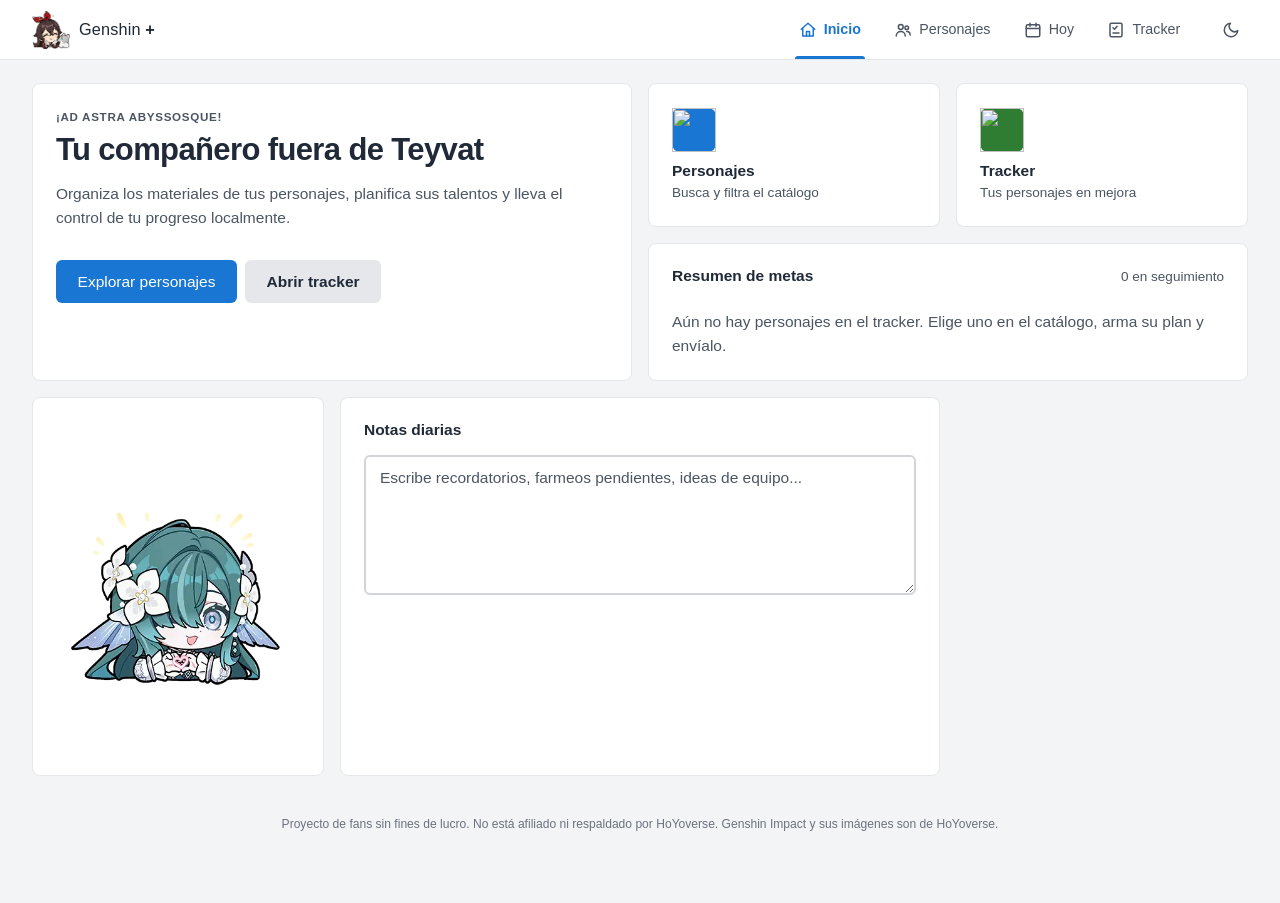
==== commit d92add46: "Update welcome message and content in index.html" ====
--- a/index.html
+++ b/index.html
@@ -32,9 +32,9 @@
 
       <section class="tile tile--feature">
         <div>
-          <p class="tile-eyebrow mb-2">Bienvenido, Viajero</p>
-          <h1 class="display-title mb-3">Tu compañero para planificar cada ascensión.</h1>
-          <p class="muted mb-0">Explora el catálogo, elige a tus personajes y marca los materiales que ya tienes. Todo se guarda en tu navegador.</p>
+          <p class="tile-eyebrow mb-2">¡Ad Astra Abyssosque!</p>
+          <h1 class="display-title mb-3">Tu compañero fuera de Teyvat</h1>
+          <p class="muted mb-0">Organiza los materiales de tus personajes, planifica sus talentos y lleva el control de tu progreso localmente.</p>
         </div>
         <div class="d-flex gap-2 flex-wrap mt-4">
           <a class="btn-apple text-decoration-none" href="personajes.html">Explorar personajes</a>
@@ -43,12 +43,12 @@
       </section>
 
       <a class="tile tile--blue" href="personajes.html">
-        <span class="quick-ico" aria-hidden="true"><svg viewBox="0 0 24 24" width="24" height="24" fill="none" stroke="currentColor" stroke-width="2" stroke-linecap="round" stroke-linejoin="round"><circle cx="9" cy="8" r="3.2"/><path d="M3 20c0-3.6 2.7-6 6-6s6 2.4 6 6"/><circle cx="17" cy="9" r="2.4"/><path d="M17 14c2.6 0 4.5 1.8 4.5 4.6"/></svg></span>
+        <span class="quick-ico" aria-hidden="true"><img src="includes/images/pjs.webp" alt="" width="44" height="44"></span>
         <div><div class="tile-title">Personajes</div><div class="muted small">Busca y filtra el catálogo</div></div>
       </a>
 
       <a class="tile" href="tracker.html">
-        <span class="quick-ico" aria-hidden="true"><svg viewBox="0 0 24 24" width="24" height="24" fill="none" stroke="currentColor" stroke-width="2" stroke-linecap="round" stroke-linejoin="round"><rect x="4" y="3" width="16" height="18" rx="2"/><path d="M8 9l2 2 3.5-4"/><path d="M8 16h8"/></svg></span>
+        <span class="quick-ico" aria-hidden="true"><img src="includes/images/trck.png" alt="" width="44" height="44"></span>
         <div><div class="tile-title">Tracker</div><div class="muted small">Tus personajes en mejora</div></div>
       </a>
 
--- a/includes/styles.css
+++ b/includes/styles.css
@@ -1,4 +1,3 @@
-
 :root {
   --ink: #111827;
   --ink-soft: #374151;
@@ -869,7 +868,7 @@
 html[data-theme="dark"] body[data-page="detalle"] .hud .level-box { background: #0F172A !important; }
 html[data-theme="dark"] body[data-page="detalle"] .hud .progress { background: #334155; }
 html[data-theme="dark"] body[data-page="detalle"] .hud hr, html[data-theme="dark"] body[data-page="detalle"] .hud .talent-row { border-color: #334155 !important; }
-html[data-theme="dark"] body[data-page="detalle"] .hud .tile button:not(.chip):not(.btn-apple):not(.btn-ghost):not(.btn-outline-pill) { background: #334155 !important; color: #F1F5F9 !important; border-color: #475569 !important; }
+html[data-theme="dark"] body[data-page="detalle"] .hud .tile button:not(.chip):not(.btn-apple):not(.btn-ghost):not(.btn-outline-pill):not(.tile-toggle):not(.mat-card) { background: #334155 !important; color: #F1F5F9 !important; border-color: #475569 !important; }
 html[data-theme="dark"] body[data-page="detalle"] .hud input[type="checkbox"] { accent-color: #42A5F5; }
 
 .resin-ico { vertical-align: -0.2em; flex: none; }
@@ -903,3 +902,11 @@
 .slide-img { position: absolute; inset: 0; width: 100%; height: 100%; object-fit: contain; opacity: 0; transition: opacity .6s ease; }
 .slide-img.on { opacity: 1; }
 @media (prefers-reduced-motion: reduce) { .slide-img { transition: none; } }
+
+html[data-theme="dark"] body[data-page="detalle"] .hud .tile:not(.hud-char) .tile-toggle { background: transparent; color: #F1F5F9; border: 1px solid #64748B; }
+html[data-theme="dark"] body[data-page="detalle"] .hud .tile:not(.hud-char) .tile-toggle:hover { background: #334155; }
+html[data-theme="dark"] body[data-page="detalle"] .hud .tile:not(.hud-char) .tile-toggle.is-done { background: #2E7D32 !important; border-color: #81C784 !important; color: #fff !important; }
+html[data-theme="dark"] body[data-page="detalle"] .hud .mat-card.is-done { background: #2E7D32 !important; border: 2px solid #81C784 !important; box-shadow: 0 0 0 1px rgba(129,199,132,.35); }
+html[data-theme="dark"] body[data-page="detalle"] .hud .mat-card.is-done .tick { background: #fff !important; color: #1B5E20 !important; }
+html[data-theme="dark"] body[data-page="detalle"] .hud .mat-card:not(.is-done) .tick { background: #475569; color: #CBD5E1; }
+html[data-theme="dark"] :is(body[data-page="tracker"]) .mat-card.is-done { border: 2px solid #81C784; }
